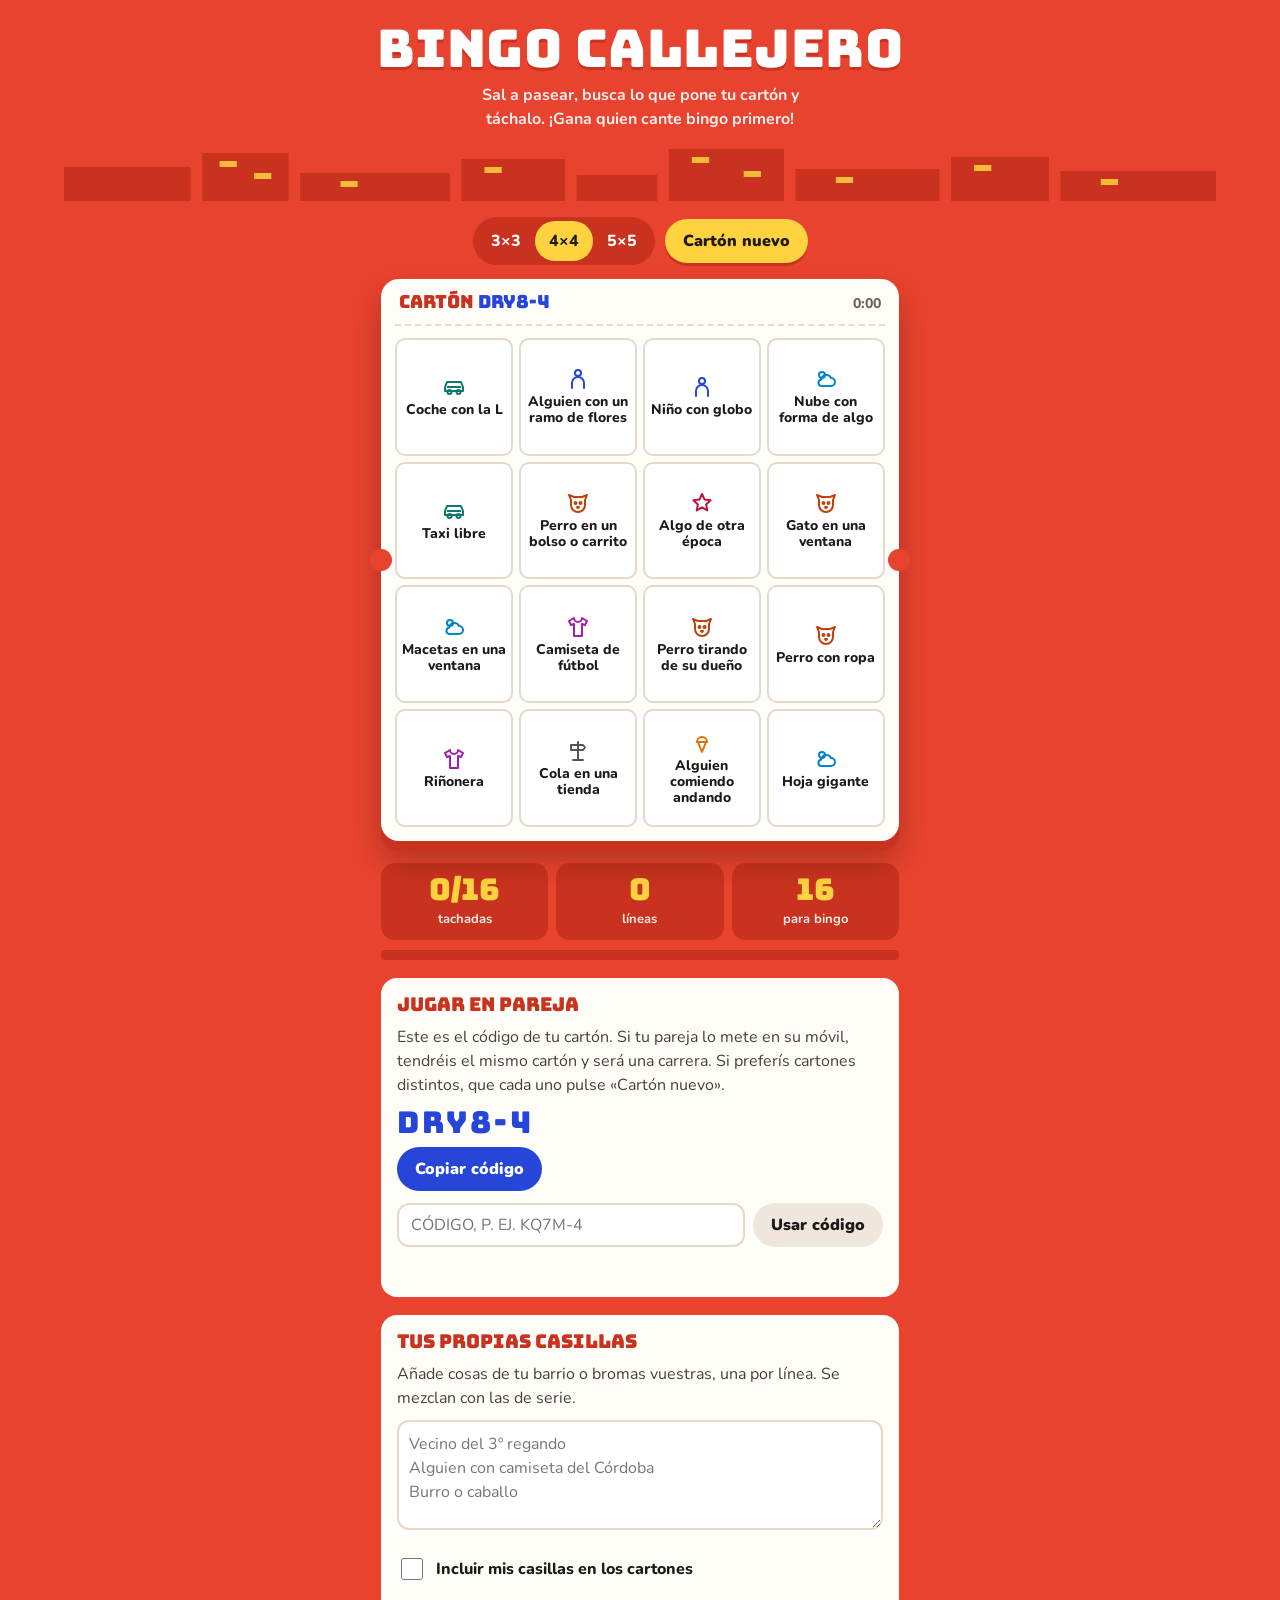
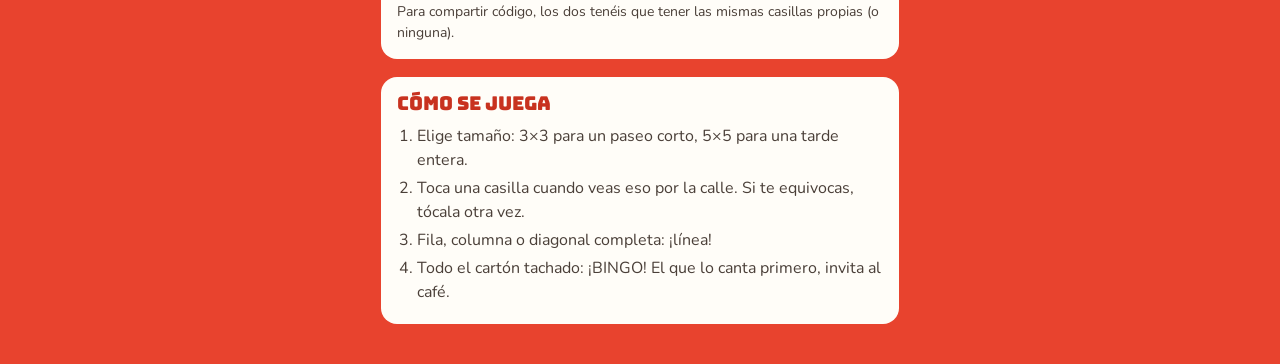
==== index.html @ c0742cb1 "Bingo callejero: web instalable (PWA) Co-Authored-By: Claude Opus 5.5 <noreply@anthropic.com>" ====
<!DOCTYPE html>
<html lang="es">
<head>
<meta charset="utf-8">
<meta name="viewport" content="width=device-width, initial-scale=1, viewport-fit=cover">
<title>Bingo callejero</title>
<meta name="description" content="Sal a pasear, busca lo que pone tu cartón y táchalo. ¡Gana quien cante bingo primero!">
<meta name="theme-color" content="#e8432e">
<link rel="manifest" href="manifest.webmanifest">
<link rel="icon" href="icons/icon.svg" type="image/svg+xml">
<link rel="apple-touch-icon" href="icons/icon-180.png">
<meta name="apple-mobile-web-app-capable" content="yes">
<meta name="mobile-web-app-capable" content="yes">
<meta name="apple-mobile-web-app-status-bar-style" content="black-translucent">
<meta name="apple-mobile-web-app-title" content="Bingo">
<link rel="preconnect" href="https://fonts.googleapis.com">
<link rel="preconnect" href="https://fonts.gstatic.com" crossorigin>
<link href="https://fonts.googleapis.com/css2?family=Bungee&family=Nunito:wght@500;700;800;900&display=swap" rel="stylesheet">
<link rel="stylesheet" href="styles.css">
</head>
<body>
<svg width="0" height="0" style="position:absolute" aria-hidden="true">
 <defs>
  <symbol id="i-animal" viewBox="0 0 24 24" fill="none" stroke="currentColor" stroke-width="2" stroke-linejoin="round" stroke-linecap="round"><path d="M5 9 3 4l5 2h8l5-2-2 5v5a7 7 0 0 1-14 0z"/><circle cx="9.5" cy="12" r="1" fill="currentColor"/><circle cx="14.5" cy="12" r="1" fill="currentColor"/><path d="M11 16h2l-1 1.2z"/></symbol>
  <symbol id="i-gente" viewBox="0 0 24 24" fill="none" stroke="currentColor" stroke-width="2" stroke-linecap="round"><circle cx="12" cy="6" r="3"/><path d="M6 21v-5a6 6 0 0 1 12 0v5"/></symbol>
  <symbol id="i-ropa" viewBox="0 0 24 24" fill="none" stroke="currentColor" stroke-width="2" stroke-linejoin="round"><path d="M8 3 3 6l2 4 3-1v12h8V9l3 1 2-4-5-3a4 4 0 0 1-8 0z"/></symbol>
  <symbol id="i-vehiculo" viewBox="0 0 24 24" fill="none" stroke="currentColor" stroke-width="2" stroke-linejoin="round"><path d="M3 16v-4l2-5h14l2 5v4z"/><circle cx="7.5" cy="17" r="2"/><circle cx="16.5" cy="17" r="2"/><path d="M5 12h14"/></symbol>
  <symbol id="i-calle" viewBox="0 0 24 24" fill="none" stroke="currentColor" stroke-width="2" stroke-linejoin="round" stroke-linecap="round"><path d="M12 3v18M7 21h10"/><path d="M5 6h12l2 2.5-2 2.5H5z"/></symbol>
  <symbol id="i-cielo" viewBox="0 0 24 24" fill="none" stroke="currentColor" stroke-width="2" stroke-linejoin="round"><circle cx="8" cy="8" r="3"/><path d="M7 19h10a4 4 0 0 0 0-8 5 5 0 0 0-9.6 1.5A3.3 3.3 0 0 0 7 19z"/></symbol>
  <symbol id="i-comida" viewBox="0 0 24 24" fill="none" stroke="currentColor" stroke-width="2" stroke-linejoin="round"><path d="M8 11l4 10 4-10"/><path d="M7 11a5 5 0 0 1 10 0z"/></symbol>
  <symbol id="i-raro" viewBox="0 0 24 24" fill="none" stroke="currentColor" stroke-width="2" stroke-linejoin="round"><path d="m12 3 2.6 5.6 6 .7-4.5 4.1 1.2 6L12 16.4 6.7 19.4l1.2-6L3.4 9.3l6-.7z"/></symbol>
  <symbol id="i-mio" viewBox="0 0 24 24" fill="none" stroke="currentColor" stroke-width="2" stroke-linejoin="round" stroke-linecap="round"><path d="M4 20l4-1L19 8l-3-3L5 16z"/><path d="M14 7l3 3"/></symbol>
 </defs>
</svg>

<header>
 <h1>Bingo callejero</h1>
 <p class="sub">Sal a pasear, busca lo que pone tu cartón y táchalo. ¡Gana quien cante bingo primero!</p>
 <svg class="sky" viewBox="0 0 400 56" preserveAspectRatio="none" aria-hidden="true">
  <g fill="var(--bg2)">
   <rect x="0" y="22" width="44" height="34"/><rect x="48" y="8" width="30" height="48"/><rect x="82" y="28" width="52" height="28"/>
   <rect x="138" y="14" width="36" height="42"/><rect x="178" y="30" width="28" height="26"/><rect x="210" y="4" width="40" height="52"/>
   <rect x="254" y="24" width="50" height="32"/><rect x="308" y="12" width="34" height="44"/><rect x="346" y="26" width="54" height="30"/>
  </g>
  <g fill="var(--yellow)" opacity=".85">
   <rect x="54" y="16" width="6" height="6"/><rect x="66" y="28" width="6" height="6"/><rect x="146" y="22" width="6" height="6"/>
   <rect x="218" y="12" width="6" height="6"/><rect x="236" y="26" width="6" height="6"/><rect x="316" y="20" width="6" height="6"/>
   <rect x="96" y="36" width="6" height="6"/><rect x="268" y="32" width="6" height="6"/><rect x="360" y="34" width="6" height="6"/>
  </g>
 </svg>
</header>

<main>
 <div class="bar">
  <div class="seg" role="group" aria-label="Tamaño del cartón">
   <button data-size="3">3×3</button><button data-size="4">4×4</button><button data-size="5">5×5</button>
  </div>
  <button class="btn y" id="nuevo">Cartón nuevo</button>
 </div>

 <section class="ticket" aria-label="Tu cartón">
  <div class="thead"><b>Cartón <span id="codeTop" style="color:var(--blue);font:inherit"></span></b><span id="clock">0:00</span></div>
  <div class="grid" id="grid"></div>
 </section>

 <div class="score">
  <div><b id="sMarks">0/0</b><span>tachadas</span></div>
  <div><b id="sLines">0</b><span>líneas</span></div>
  <div><b id="sLeft">0</b><span>para bingo</span></div>
 </div>
 <div class="meter" aria-hidden="true"><i id="meter"></i></div>

 <section class="panel">
  <h2>Jugar en pareja</h2>
  <p>Este es el código de tu cartón. Si tu pareja lo mete en su móvil, tendréis el mismo cartón y será una carrera. Si preferís cartones distintos, que cada uno pulse «Cartón nuevo».</p>
  <div class="code" id="code">----</div>
  <div class="row"><button class="btn" id="copy">Copiar código</button></div>
  <div class="row" style="margin-top:12px">
   <input id="join" maxlength="6" placeholder="Código, p. ej. KQ7M-4" aria-label="Código de partida" autocomplete="off">
   <button class="btn ghost" id="joinBtn">Usar código</button>
  </div>
  <p class="msg" id="msg"></p>
 </section>

 <section class="panel">
  <h2>Tus propias casillas</h2>
  <p>Añade cosas de tu barrio o bromas vuestras, una por línea. Se mezclan con las de serie.</p>
  <textarea id="custom" placeholder="Vecino del 3º regando&#10;Alguien con camiseta del Córdoba&#10;Burro o caballo"></textarea>
  <label class="chk"><input type="checkbox" id="useCustom"> Incluir mis casillas en los cartones</label>
  <p style="font-size:14px;margin:0">Para compartir código, los dos tenéis que tener las mismas casillas propias (o ninguna).</p>
 </section>

 <section class="panel">
  <h2>Cómo se juega</h2>
  <ol>
   <li>Elige tamaño: 3×3 para un paseo corto, 5×5 para una tarde entera.</li>
   <li>Toca una casilla cuando veas eso por la calle. Si te equivocas, tócala otra vez.</li>
   <li>Fila, columna o diagonal completa: ¡línea!</li>
   <li>Todo el cartón tachado: ¡BINGO! El que lo canta primero, invita al café.</li>
  </ol>
 </section>
</main>

<div class="toast" id="toast">¡Línea!</div>
<div class="win-ov" id="winOv" role="dialog" aria-modal="true" aria-labelledby="winT">
 <div class="win-card">
  <h2 id="winT">¡BINGO!</h2>
  <p id="winP"></p>
  <div class="row" style="justify-content:center">
   <button class="btn" id="again" style="background:var(--bg2);color:#fff;box-shadow:none">Otro cartón</button>
   <button class="btn" id="close" style="box-shadow:none">Ver cartón</button>
  </div>
 </div>
</div>
<canvas id="fx"></canvas>

<script src="app.js"></script>
</body>
</html>
---- styles.css ----
/* VOICE: juguetón, de calle, para jugar en pareja o con amigos
   IDEA: un cartón de bingo de papel que llevas en la mano mientras paseas
   COLOUR and TYPE: rojo tomate de fondo, papel blanco, sello cobalto, amarillo para líneas; Bungee (rótulos) + Nunito */
:root{color-scheme:light dark;
--bg:light-dark(#e8432e,#2a0f0b);--bg2:light-dark(#c8321f,#1d0907);
--paper:light-dark(#fffdf8,#f3ede2);--ink:#1f1a17;--on:#fff;
--blue:#2546d8;--yellow:#ffd23f;--muted:#6f625a;--line:#e4d9cb}
:root[data-theme=light]{color-scheme:light}:root[data-theme=dark]{color-scheme:dark}
*{box-sizing:border-box;min-width:0}
body{margin:0;background:var(--bg);color:var(--on);font:16px/1.5 Nunito,system-ui,sans-serif;overflow-x:clip;
 padding:env(safe-area-inset-top) env(safe-area-inset-right) env(safe-area-inset-bottom) env(safe-area-inset-left)}
button,input,textarea{font:inherit}
header{padding:22px max(5vw,16px) 0;text-align:center;position:relative}
h1{font:400 clamp(34px,9vw,52px)/1.05 Bungee,Impact,sans-serif;margin:0;letter-spacing:.5px;text-wrap:balance;text-shadow:0 3px 0 var(--bg2)}
.sub{margin:6px auto 0;max-width:34ch;font-weight:700;opacity:.92}
.sky{display:block;width:100%;height:56px;margin-top:14px}
main{max-width:620px;margin:0 auto;padding:16px max(4vw,12px) 40px}
.bar{display:flex;flex-wrap:wrap;gap:10px;justify-content:center;align-items:center;margin-bottom:14px}
.seg{display:flex;background:var(--bg2);border-radius:999px;padding:4px}
.seg button{border:0;background:none;color:var(--on);font-weight:800;min-height:40px;padding:0 14px;border-radius:999px;cursor:pointer}
.seg button[aria-pressed=true]{background:var(--yellow);color:var(--ink)}
.btn{border:0;min-height:44px;padding:0 18px;border-radius:999px;font-weight:900;cursor:pointer;background:var(--paper);color:var(--ink);box-shadow:0 3px 0 var(--bg2)}
.btn.y{background:var(--yellow)}
.btn:active{transform:translateY(2px);box-shadow:0 1px 0 var(--bg2)}
button:focus-visible,input:focus-visible,textarea:focus-visible{outline:3px solid var(--yellow);outline-offset:2px}
.ticket{background:var(--paper);color:var(--ink);border-radius:18px;padding:14px;position:relative;box-shadow:0 10px 0 var(--bg2),0 18px 30px rgba(0,0,0,.25)}
.ticket::before,.ticket::after{content:"";position:absolute;top:50%;width:22px;height:22px;border-radius:50%;background:var(--bg);transform:translateY(-50%)}
.ticket::before{left:-11px}.ticket::after{right:-11px}
.thead{display:flex;justify-content:space-between;align-items:baseline;gap:8px;padding:0 4px 10px;border-bottom:2px dashed var(--line);margin-bottom:12px}
.thead b{font:400 18px/1 Bungee,sans-serif;color:var(--bg2)}
.thead span{font-weight:800;color:var(--muted);font-size:14px;white-space:nowrap}
.grid{display:grid;gap:6px}
.cell{position:relative;aspect-ratio:1;border:2px solid var(--line);border-radius:10px;background:#fff;color:var(--ink);padding:5px 4px;display:flex;flex-direction:column;align-items:center;justify-content:center;gap:3px;text-align:center;cursor:pointer;font-weight:800;font-size:14px;line-height:1.12;hyphens:auto;overflow:hidden;-webkit-tap-highlight-color:transparent}
.g5 .cell{font-size:13px;padding:3px 2px;border-radius:8px}.g3 .cell{font-size:16px}
.cell svg.ic{width:24px;height:24px;flex:none;color:var(--c)}
.g5 .cell svg.ic{width:17px;height:17px}.g3 .cell svg.ic{width:34px;height:34px}
.cell .t{overflow-wrap:anywhere}
.cell .stamp{position:absolute;inset:8%;border-radius:50%;background:radial-gradient(circle at 38% 35%,rgba(37,70,216,.55),rgba(37,70,216,.78));mix-blend-mode:multiply;transform:scale(0) rotate(-20deg);transition:transform .22s cubic-bezier(.3,1.6,.5,1);pointer-events:none}
.cell.on .stamp{transform:scale(1) rotate(0)}
.cell.on{border-color:var(--blue)}
.cell.win{background:#fff4c2;border-color:#e0b100}
.cell.free{background:var(--yellow);border-color:#e0b100;cursor:default}
.cell.free .t{font:400 15px Bungee,sans-serif}
.score{display:grid;grid-template-columns:repeat(3,minmax(0,1fr));gap:8px;margin-top:22px}
.score div{background:var(--bg2);border-radius:14px;padding:10px 6px;text-align:center}
.score b{display:block;font:400 clamp(22px,6vw,30px)/1.1 Bungee,sans-serif;color:var(--yellow)}
.score span{font-size:13px;font-weight:700;opacity:.9}
.meter{height:10px;background:var(--bg2);border-radius:99px;margin-top:10px;overflow:hidden}
.meter i{display:block;height:100%;width:0;background:var(--yellow);border-radius:99px;transition:width .3s}
.panel{background:var(--paper);color:var(--ink);border-radius:16px;padding:16px;margin-top:18px}
.panel h2{font:400 19px/1.2 Bungee,sans-serif;margin:0 0 8px;color:var(--bg2)}
.panel p{margin:0 0 10px;color:#4a3f38}
.code{font:400 30px/1 Bungee,sans-serif;letter-spacing:3px;color:var(--blue);margin:4px 0 10px}
.row{display:flex;flex-wrap:wrap;gap:8px;align-items:center}
.row input{flex:1 1 130px;min-height:44px;font-size:16px;border:2px solid var(--line);border-radius:12px;padding:0 12px;text-transform:uppercase;background:#fff;color:var(--ink)}
.panel .btn{box-shadow:none;background:var(--blue);color:#fff}
.panel .btn.ghost{background:#efe7dc;color:var(--ink)}
textarea{width:100%;min-height:110px;font-size:16px;border:2px solid var(--line);border-radius:12px;padding:10px;background:#fff;color:var(--ink);resize:vertical}
label.chk{display:flex;gap:10px;align-items:center;font-weight:800;margin:10px 0;min-height:44px}
label.chk input{width:22px;height:22px;accent-color:var(--blue)}
.msg{font-weight:800;color:var(--blue);min-height:1.5em;margin:6px 0 0}
ol{margin:0;padding-inline-start:20px;color:#4a3f38}ol li{margin:4px 0}
.toast{position:fixed;left:50%;top:calc(18px + env(safe-area-inset-top));transform:translate(-50%,-160%);background:var(--yellow);color:var(--ink);font:400 22px Bungee,sans-serif;padding:12px 22px;border-radius:999px;box-shadow:0 6px 0 rgba(0,0,0,.2);transition:transform .35s cubic-bezier(.3,1.5,.5,1);z-index:20;white-space:nowrap}
.toast.show{transform:translate(-50%,0)}
.win-ov{position:fixed;inset:0;background:rgba(20,6,4,.72);display:none;place-items:center;z-index:30;padding:20px}
.win-ov.show{display:grid}
.win-card{background:var(--yellow);color:var(--ink);border-radius:24px;padding:26px 22px;text-align:center;max-width:360px;width:100%;box-shadow:0 12px 0 #b98d00}
.win-card h2{font:400 clamp(44px,14vw,64px)/1 Bungee,sans-serif;margin:0;color:var(--bg2)}
.win-card p{font-weight:800;margin:10px 0 18px;font-size:17px}
canvas#fx{position:fixed;inset:0;width:100%;height:100%;pointer-events:none;z-index:40}
@media (prefers-reduced-motion:reduce){*{transition:none!important}}
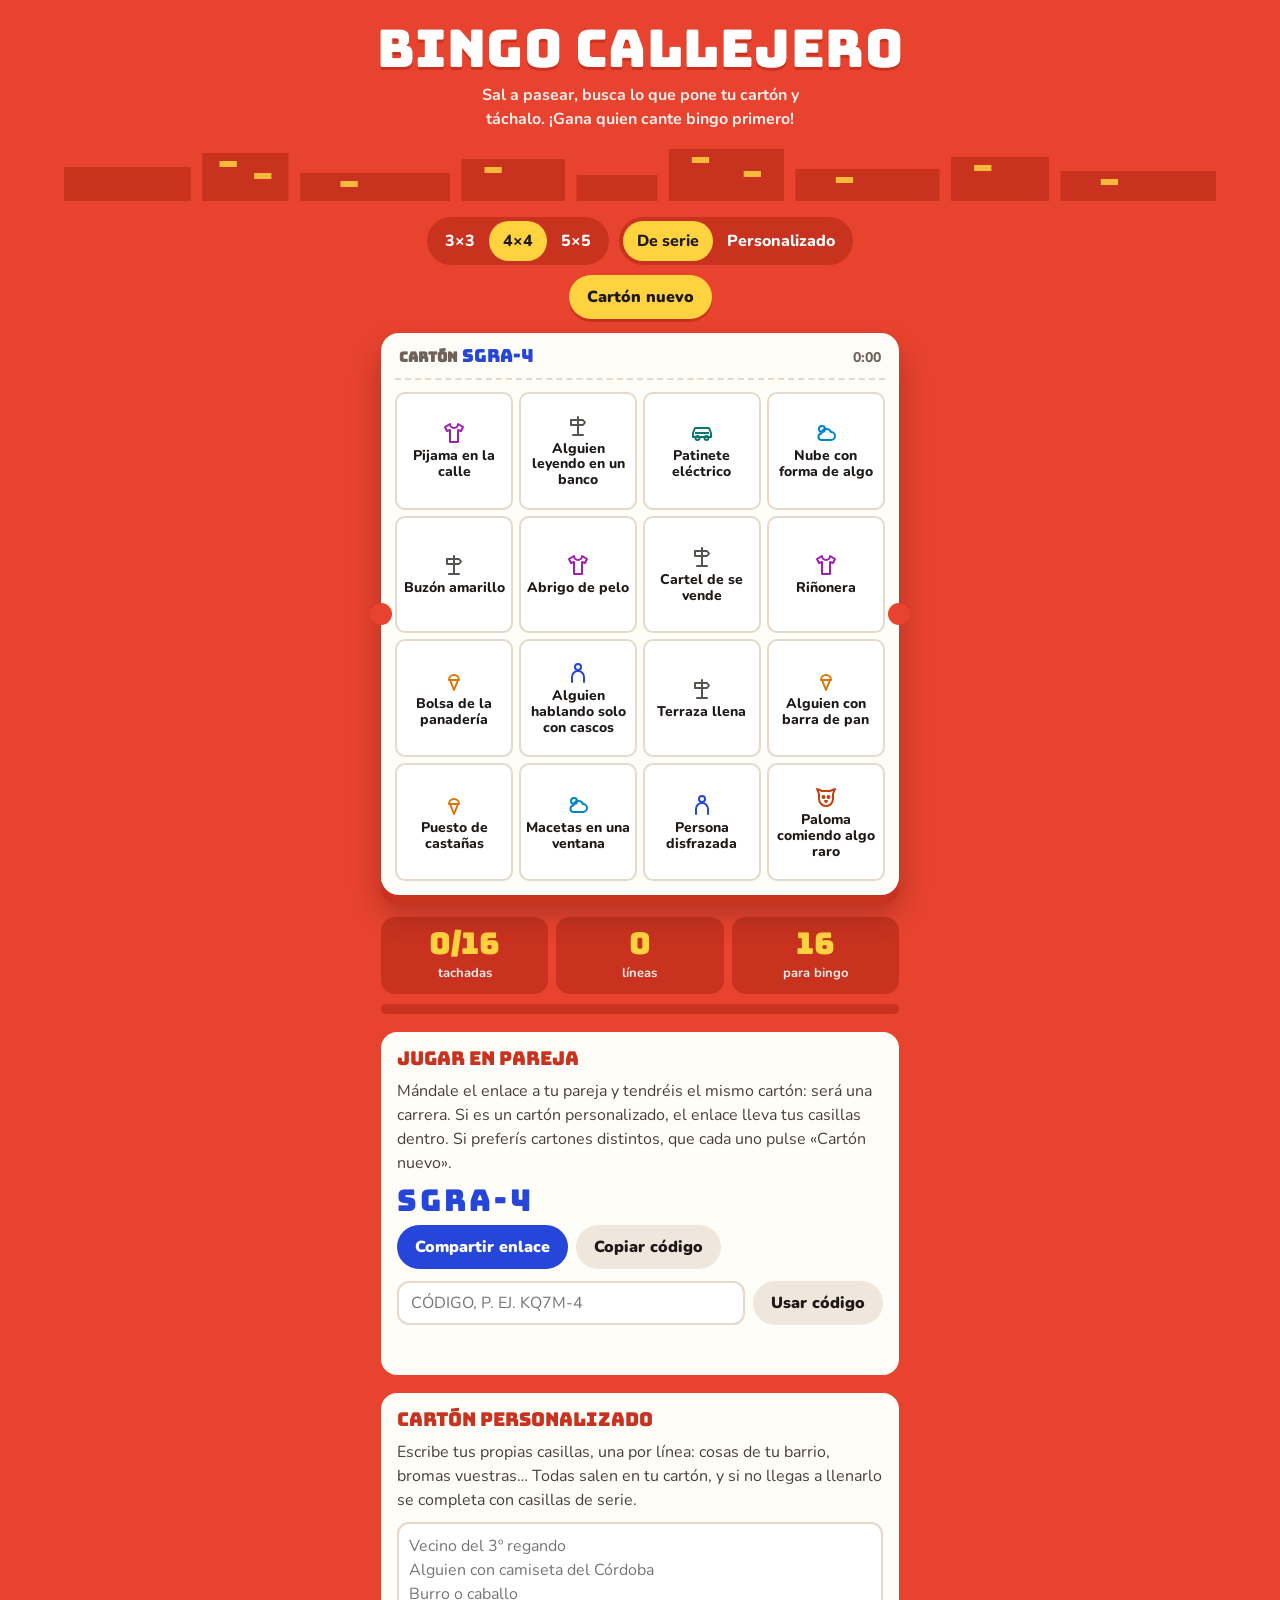
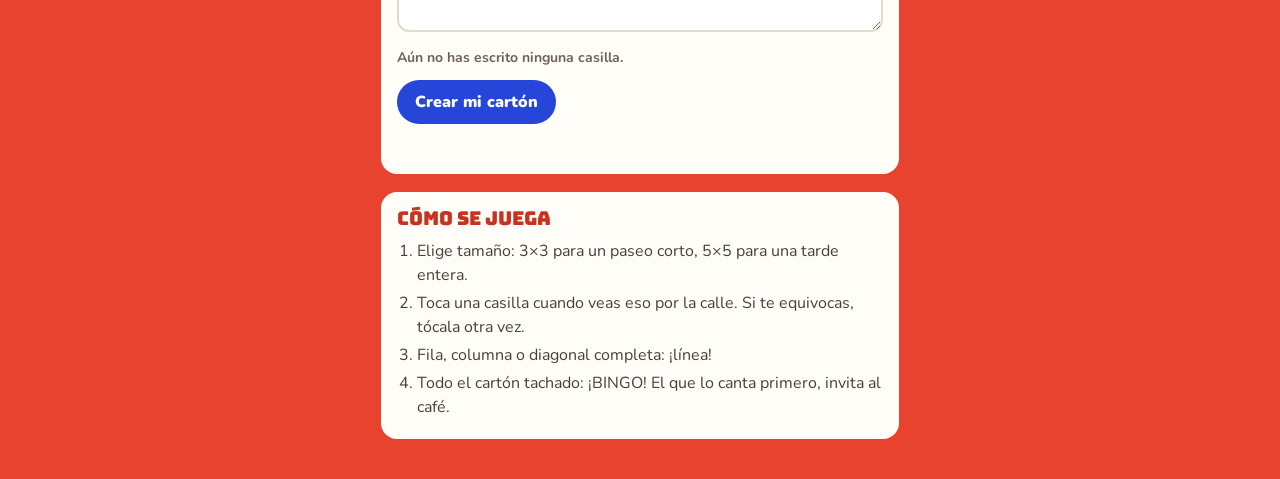
==== commit 27a55930: "Cartón personalizado y enlace para compartir - Selector De serie / Personalizado: en el personalizad" ====
--- a/index.html
+++ b/index.html
@@ -55,11 +55,14 @@
   <div class="seg" role="group" aria-label="Tamaño del cartón">
    <button data-size="3">3×3</button><button data-size="4">4×4</button><button data-size="5">5×5</button>
   </div>
+  <div class="seg" role="group" aria-label="Tipo de cartón">
+   <button data-mode="serie">De serie</button><button data-mode="mine">Personalizado</button>
+  </div>
   <button class="btn y" id="nuevo">Cartón nuevo</button>
  </div>
 
  <section class="ticket" aria-label="Tu cartón">
-  <div class="thead"><b>Cartón <span id="codeTop" style="color:var(--blue);font:inherit"></span></b><span id="clock">0:00</span></div>
+  <div class="thead"><b><span id="cardLabel">Cartón</span> <span id="codeTop" style="color:var(--blue);font:inherit"></span></b><span id="clock">0:00</span></div>
   <div class="grid" id="grid"></div>
  </section>
 
@@ -72,9 +75,9 @@
 
  <section class="panel">
   <h2>Jugar en pareja</h2>
-  <p>Este es el código de tu cartón. Si tu pareja lo mete en su móvil, tendréis el mismo cartón y será una carrera. Si preferís cartones distintos, que cada uno pulse «Cartón nuevo».</p>
+  <p>Mándale el enlace a tu pareja y tendréis el mismo cartón: será una carrera. Si es un cartón personalizado, el enlace lleva tus casillas dentro. Si preferís cartones distintos, que cada uno pulse «Cartón nuevo».</p>
   <div class="code" id="code">----</div>
-  <div class="row"><button class="btn" id="copy">Copiar código</button></div>
+  <div class="row"><button class="btn" id="link">Compartir enlace</button><button class="btn ghost" id="copy">Copiar código</button></div>
   <div class="row" style="margin-top:12px">
    <input id="join" maxlength="6" placeholder="Código, p. ej. KQ7M-4" aria-label="Código de partida" autocomplete="off">
    <button class="btn ghost" id="joinBtn">Usar código</button>
@@ -82,12 +85,13 @@
   <p class="msg" id="msg"></p>
  </section>
 
- <section class="panel">
-  <h2>Tus propias casillas</h2>
-  <p>Añade cosas de tu barrio o bromas vuestras, una por línea. Se mezclan con las de serie.</p>
-  <textarea id="custom" placeholder="Vecino del 3º regando&#10;Alguien con camiseta del Córdoba&#10;Burro o caballo"></textarea>
-  <label class="chk"><input type="checkbox" id="useCustom"> Incluir mis casillas en los cartones</label>
-  <p style="font-size:14px;margin:0">Para compartir código, los dos tenéis que tener las mismas casillas propias (o ninguna).</p>
+ <section class="panel" id="customPanel">
+  <h2>Cartón personalizado</h2>
+  <p>Escribe tus propias casillas, una por línea: cosas de tu barrio, bromas vuestras… Todas salen en tu cartón, y si no llegas a llenarlo se completa con casillas de serie.</p>
+  <textarea id="custom" aria-label="Tus casillas, una por línea" placeholder="Vecino del 3º regando&#10;Alguien con camiseta del Córdoba&#10;Burro o caballo"></textarea>
+  <p class="hint" id="customInfo"></p>
+  <div class="row"><button class="btn" id="makeCustom">Crear mi cartón</button></div>
+  <p class="msg" id="customMsg"></p>
  </section>
 
  <section class="panel">
--- a/styles.css
+++ b/styles.css
@@ -58,6 +58,7 @@
 textarea{width:100%;min-height:110px;font-size:16px;border:2px solid var(--line);border-radius:12px;padding:10px;background:#fff;color:var(--ink);resize:vertical}
 label.chk{display:flex;gap:10px;align-items:center;font-weight:800;margin:10px 0;min-height:44px}
 label.chk input{width:22px;height:22px;accent-color:var(--blue)}
+.hint{font-size:14px;font-weight:700;color:var(--muted)!important;margin:8px 0 12px!important}
 .msg{font-weight:800;color:var(--blue);min-height:1.5em;margin:6px 0 0}
 ol{margin:0;padding-inline-start:20px;color:#4a3f38}ol li{margin:4px 0}
 .toast{position:fixed;left:50%;top:calc(18px + env(safe-area-inset-top));transform:translate(-50%,-160%);background:var(--yellow);color:var(--ink);font:400 22px Bungee,sans-serif;padding:12px 22px;border-radius:999px;box-shadow:0 6px 0 rgba(0,0,0,.2);transition:transform .35s cubic-bezier(.3,1.5,.5,1);z-index:20;white-space:nowrap}
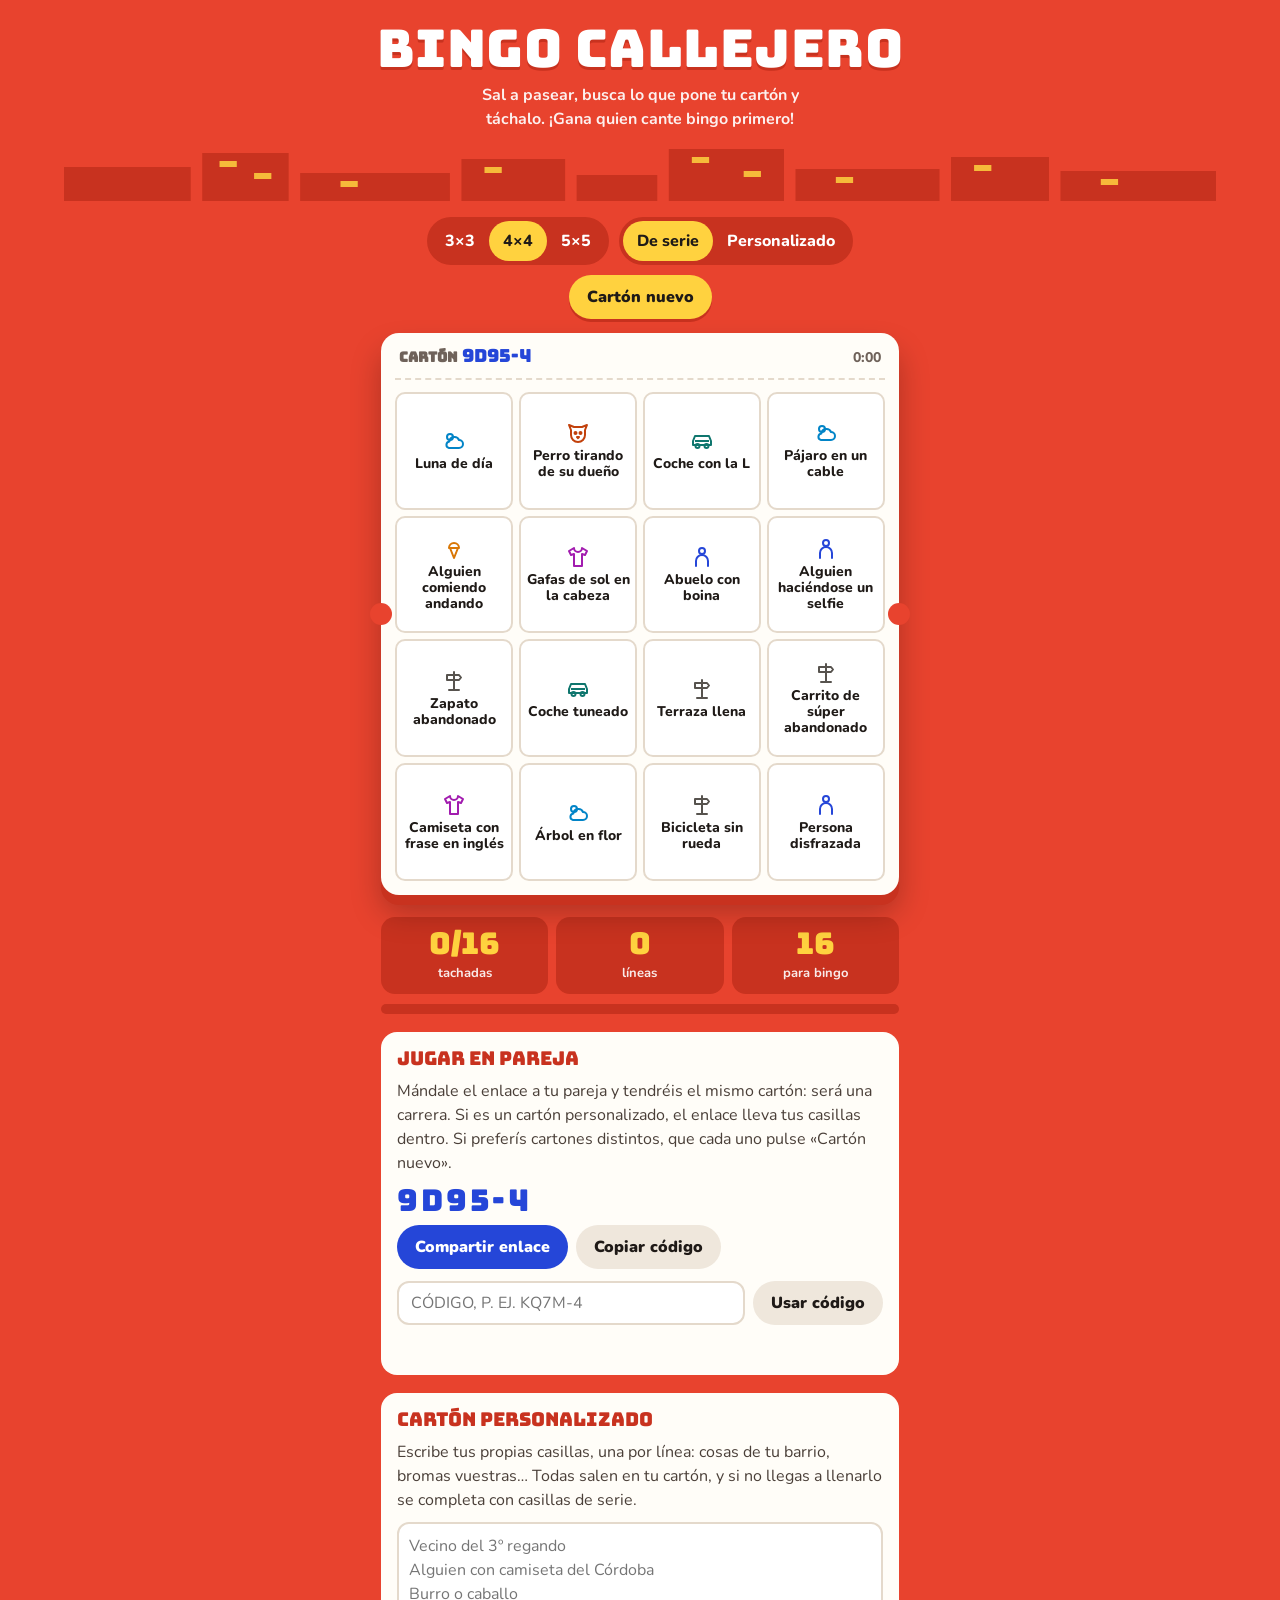
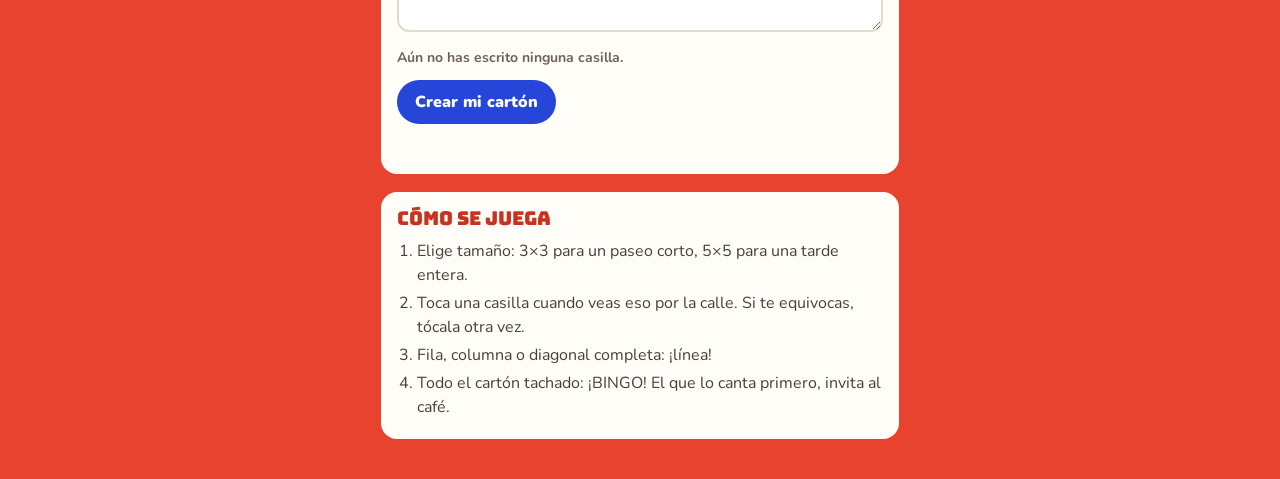
==== commit 68f3222a: "Arreglo: cartones vacíos al actualizar la app Al mezclar el index.html viejo con el app.js nuevo (o " ====
--- a/index.html
+++ b/index.html
@@ -16,7 +16,7 @@
 <link rel="preconnect" href="https://fonts.googleapis.com">
 <link rel="preconnect" href="https://fonts.gstatic.com" crossorigin>
 <link href="https://fonts.googleapis.com/css2?family=Bungee&family=Nunito:wght@500;700;800;900&display=swap" rel="stylesheet">
-<link rel="stylesheet" href="styles.css">
+<link rel="stylesheet" href="styles.css?v=3">
 </head>
 <body>
 <svg width="0" height="0" style="position:absolute" aria-hidden="true">
@@ -118,6 +118,7 @@
 </div>
 <canvas id="fx"></canvas>
 
-<script src="app.js"></script>
+<!-- Al cambiar app.js o styles.css, sube el ?v= aquí y la versión en sw.js -->
+<script src="app.js?v=3"></script>
 </body>
 </html>
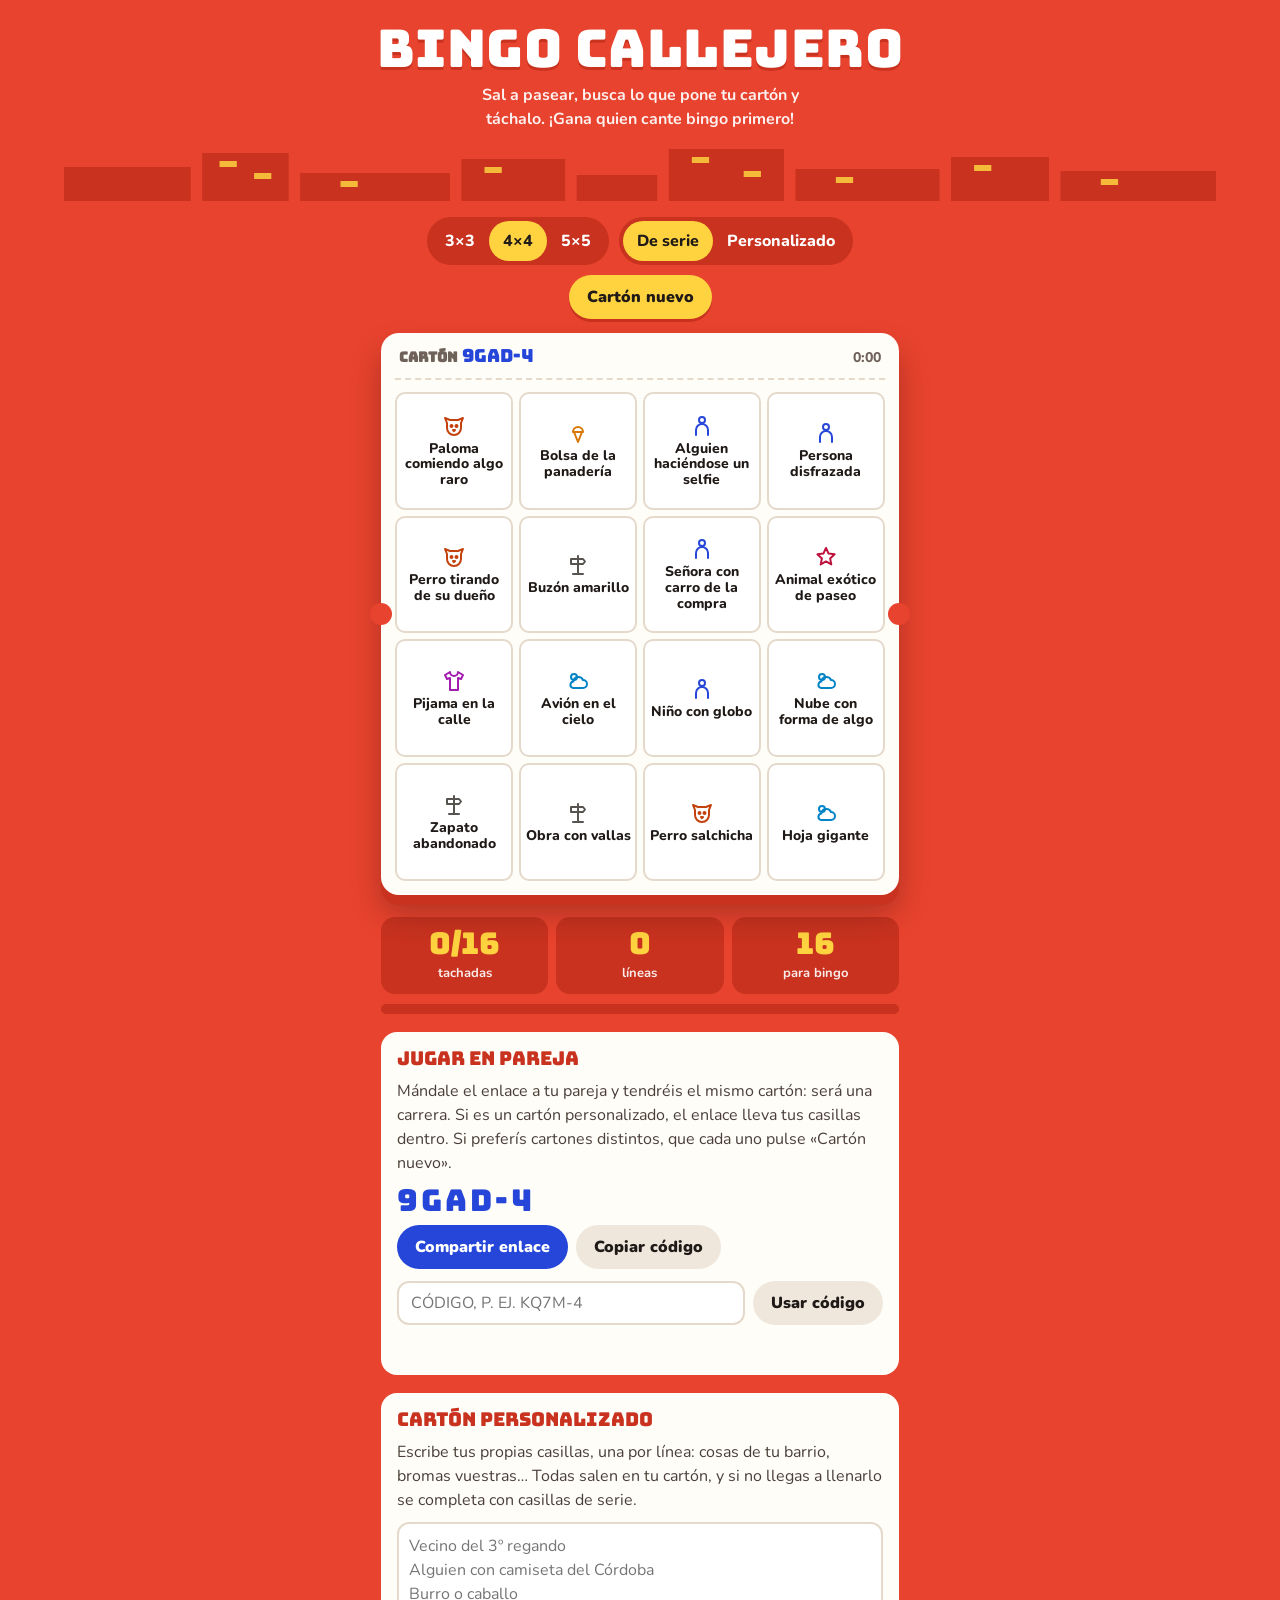
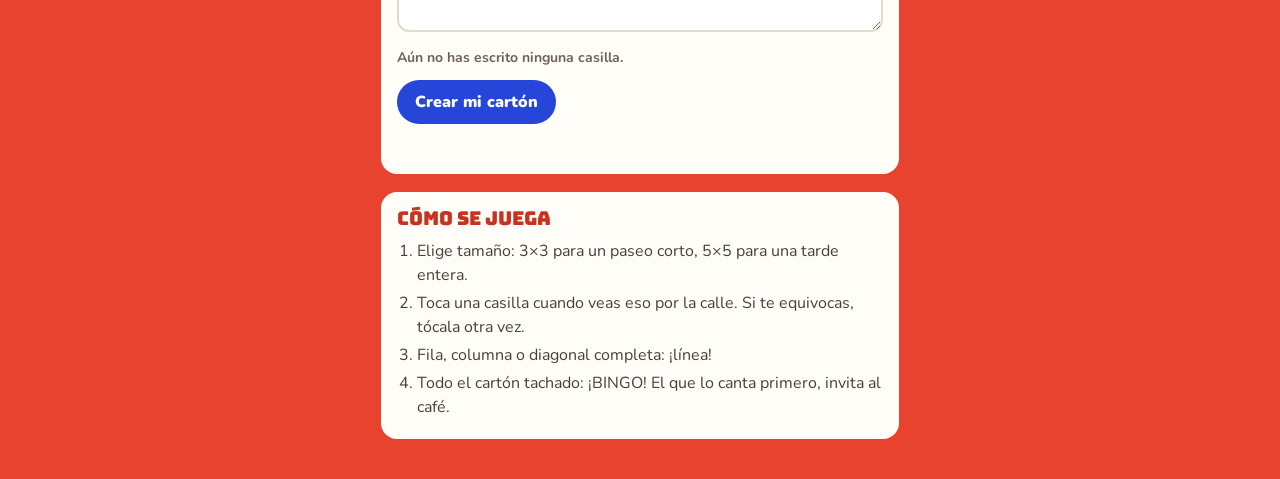
==== commit 355ba95e: "La línea solo se canta una vez por cartón Co-Authored-By: Claude Opus 5.5 <noreply@anthropic.com>" ====
--- a/index.html
+++ b/index.html
@@ -16,7 +16,7 @@
 <link rel="preconnect" href="https://fonts.googleapis.com">
 <link rel="preconnect" href="https://fonts.gstatic.com" crossorigin>
 <link href="https://fonts.googleapis.com/css2?family=Bungee&family=Nunito:wght@500;700;800;900&display=swap" rel="stylesheet">
-<link rel="stylesheet" href="styles.css?v=3">
+<link rel="stylesheet" href="styles.css?v=4">
 </head>
 <body>
 <svg width="0" height="0" style="position:absolute" aria-hidden="true">
@@ -119,6 +119,6 @@
 <canvas id="fx"></canvas>
 
 <!-- Al cambiar app.js o styles.css, sube el ?v= aquí y la versión en sw.js -->
-<script src="app.js?v=3"></script>
+<script src="app.js?v=4"></script>
 </body>
 </html>
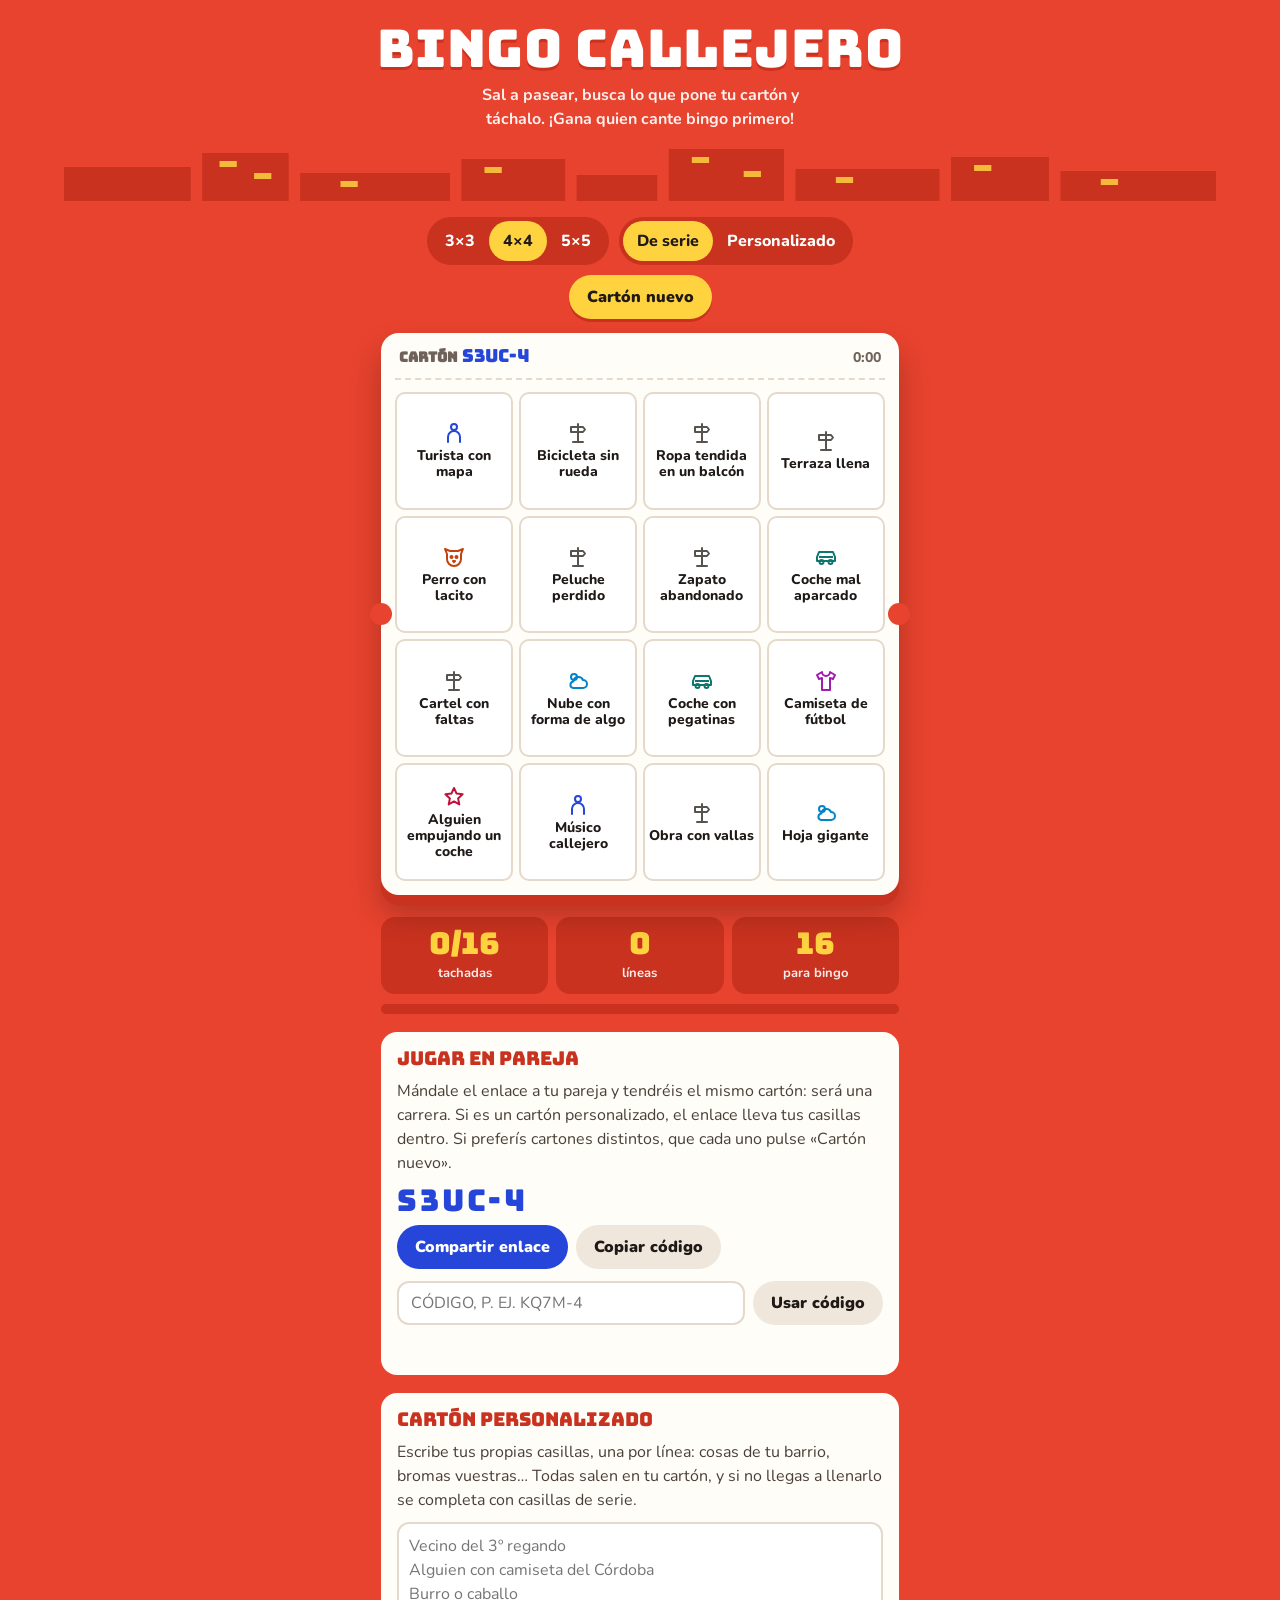
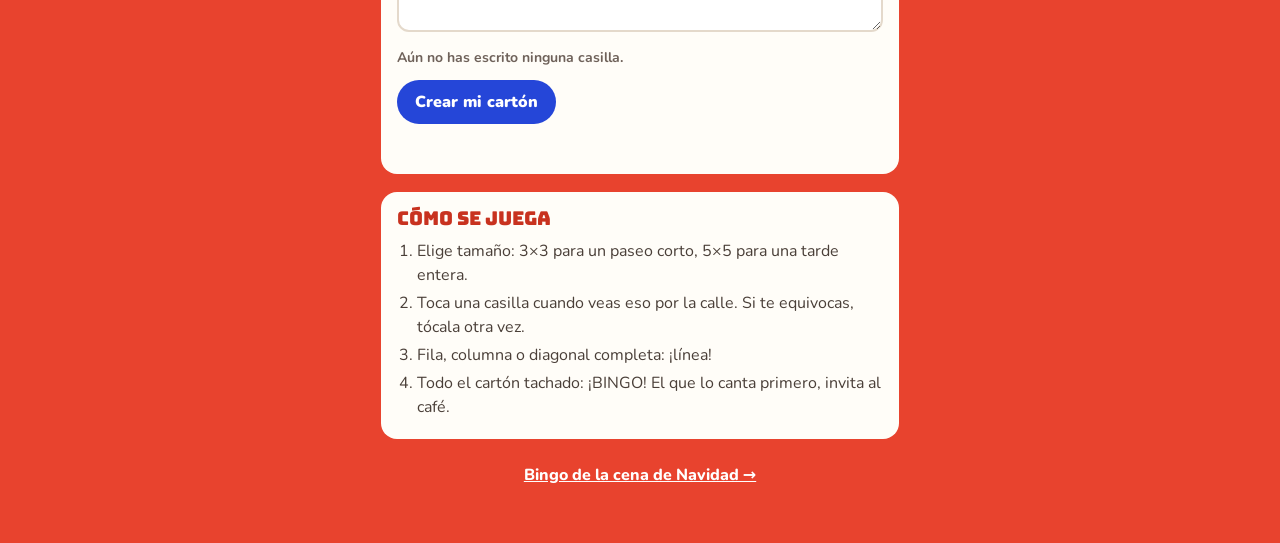
==== commit 9730216d: "Bingo de la cena de Navidad en navidad/ Nueva página con estilo propio para jugar entre primos: fras" ====
--- a/index.html
+++ b/index.html
@@ -103,6 +103,8 @@
    <li>Todo el cartón tachado: ¡BINGO! El que lo canta primero, invita al café.</li>
   </ol>
  </section>
+
+ <p style="text-align:center;margin-top:24px;font-weight:800"><a href="navidad/" style="color:#fff">Bingo de la cena de Navidad →</a></p>
 </main>
 
 <div class="toast" id="toast">¡Línea!</div>
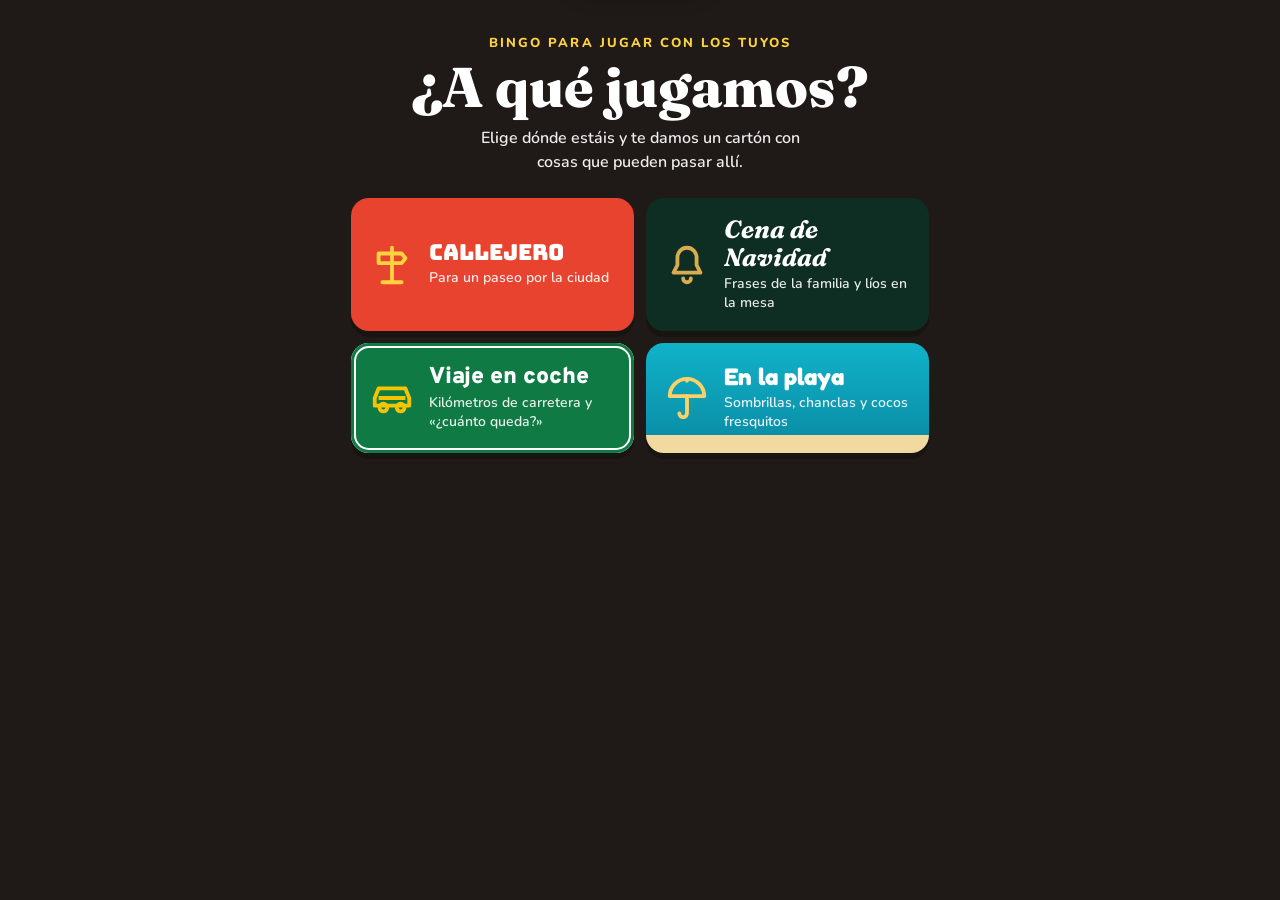
==== commit 69f3af13: "Un solo bingo con selector de juego: calle, Navidad, coche y playa Al abrir la app se elige el juego" ====
--- a/index.html
+++ b/index.html
@@ -3,9 +3,9 @@
 <head>
 <meta charset="utf-8">
 <meta name="viewport" content="width=device-width, initial-scale=1, viewport-fit=cover">
-<title>Bingo callejero</title>
-<meta name="description" content="Sal a pasear, busca lo que pone tu cartón y táchalo. ¡Gana quien cante bingo primero!">
-<meta name="theme-color" content="#e8432e">
+<title>Bingo</title>
+<meta name="description" content="Bingos para jugar con los tuyos: paseando por la calle, en la cena de Navidad, en un viaje en coche o en la playa.">
+<meta name="theme-color" content="#1f1a17">
 <link rel="manifest" href="manifest.webmanifest">
 <link rel="icon" href="icons/icon.svg" type="image/svg+xml">
 <link rel="apple-touch-icon" href="icons/icon-180.png">
@@ -15,10 +15,10 @@
 <meta name="apple-mobile-web-app-title" content="Bingo">
 <link rel="preconnect" href="https://fonts.googleapis.com">
 <link rel="preconnect" href="https://fonts.gstatic.com" crossorigin>
-<link href="https://fonts.googleapis.com/css2?family=Bungee&family=Nunito:wght@500;700;800;900&display=swap" rel="stylesheet">
-<link rel="stylesheet" href="styles.css?v=4">
+<link href="https://fonts.googleapis.com/css2?family=Bungee&family=Nunito:wght@500;700;800;900&family=Fraunces:ital,opsz,wght@0,9..144,600;0,9..144,800;1,9..144,700&family=Figtree:wght@500;700;800&family=Overpass:wght@600;800;900&family=Fredoka:wght@500;600;700&display=swap" rel="stylesheet">
+<link rel="stylesheet" href="styles.css?v=5">
 </head>
-<body>
+<body data-mode="">
 <svg width="0" height="0" style="position:absolute" aria-hidden="true">
  <defs>
   <symbol id="i-animal" viewBox="0 0 24 24" fill="none" stroke="currentColor" stroke-width="2" stroke-linejoin="round" stroke-linecap="round"><path d="M5 9 3 4l5 2h8l5-2-2 5v5a7 7 0 0 1-14 0z"/><circle cx="9.5" cy="12" r="1" fill="currentColor"/><circle cx="14.5" cy="12" r="1" fill="currentColor"/><path d="M11 16h2l-1 1.2z"/></symbol>
@@ -27,100 +27,157 @@
   <symbol id="i-vehiculo" viewBox="0 0 24 24" fill="none" stroke="currentColor" stroke-width="2" stroke-linejoin="round"><path d="M3 16v-4l2-5h14l2 5v4z"/><circle cx="7.5" cy="17" r="2"/><circle cx="16.5" cy="17" r="2"/><path d="M5 12h14"/></symbol>
   <symbol id="i-calle" viewBox="0 0 24 24" fill="none" stroke="currentColor" stroke-width="2" stroke-linejoin="round" stroke-linecap="round"><path d="M12 3v18M7 21h10"/><path d="M5 6h12l2 2.5-2 2.5H5z"/></symbol>
   <symbol id="i-cielo" viewBox="0 0 24 24" fill="none" stroke="currentColor" stroke-width="2" stroke-linejoin="round"><circle cx="8" cy="8" r="3"/><path d="M7 19h10a4 4 0 0 0 0-8 5 5 0 0 0-9.6 1.5A3.3 3.3 0 0 0 7 19z"/></symbol>
-  <symbol id="i-comida" viewBox="0 0 24 24" fill="none" stroke="currentColor" stroke-width="2" stroke-linejoin="round"><path d="M8 11l4 10 4-10"/><path d="M7 11a5 5 0 0 1 10 0z"/></symbol>
+  <symbol id="i-helado" viewBox="0 0 24 24" fill="none" stroke="currentColor" stroke-width="2" stroke-linejoin="round"><path d="M8 11l4 10 4-10"/><path d="M7 11a5 5 0 0 1 10 0z"/></symbol>
   <symbol id="i-raro" viewBox="0 0 24 24" fill="none" stroke="currentColor" stroke-width="2" stroke-linejoin="round"><path d="m12 3 2.6 5.6 6 .7-4.5 4.1 1.2 6L12 16.4 6.7 19.4l1.2-6L3.4 9.3l6-.7z"/></symbol>
   <symbol id="i-mio" viewBox="0 0 24 24" fill="none" stroke="currentColor" stroke-width="2" stroke-linejoin="round" stroke-linecap="round"><path d="M4 20l4-1L19 8l-3-3L5 16z"/><path d="M14 7l3 3"/></symbol>
+  <symbol id="i-dice" viewBox="0 0 24 24" fill="none" stroke="currentColor" stroke-width="2" stroke-linejoin="round" stroke-linecap="round"><path d="M4 5h16v11H10l-5 4v-4H4z"/><path d="M8 9.5h8M8 12.5h5"/></symbol>
+  <symbol id="i-cubiertos" viewBox="0 0 24 24" fill="none" stroke="currentColor" stroke-width="2" stroke-linejoin="round" stroke-linecap="round"><path d="M6 3v7a2 2 0 0 0 4 0V3M8 10v11"/><path d="M17 21V3c-2 1.5-3 4-3 7v3h3"/></symbol>
+  <symbol id="i-copa" viewBox="0 0 24 24" fill="none" stroke="currentColor" stroke-width="2" stroke-linejoin="round" stroke-linecap="round"><path d="M7 3h10l-1 6a4 4 0 0 1-8 0z"/><path d="M12 13v7M8 21h8"/></symbol>
+  <symbol id="i-tele" viewBox="0 0 24 24" fill="none" stroke="currentColor" stroke-width="2" stroke-linejoin="round" stroke-linecap="round"><rect x="3" y="6" width="18" height="12" rx="2"/><path d="m9 2 3 4 3-4M8 21h8"/></symbol>
+  <symbol id="i-familia" viewBox="0 0 24 24" fill="none" stroke="currentColor" stroke-width="2" stroke-linecap="round"><circle cx="8" cy="7" r="2.6"/><circle cx="16.5" cy="9" r="2.2"/><path d="M3 20v-3a5 5 0 0 1 10 0v3M13.5 20v-2.5a3.5 3.5 0 0 1 7 0V20"/></symbol>
+  <symbol id="i-rayo" viewBox="0 0 24 24" fill="none" stroke="currentColor" stroke-width="2" stroke-linejoin="round"><path d="M13 2 5 13h6l-1 9 8-11h-6z"/></symbol>
+  <symbol id="i-luna" viewBox="0 0 24 24" fill="none" stroke="currentColor" stroke-width="2" stroke-linejoin="round" stroke-linecap="round"><path d="M20 14.5A8 8 0 1 1 9.5 4a6.5 6.5 0 0 0 10.5 10.5z"/></symbol>
+  <symbol id="i-campana" viewBox="0 0 24 24" fill="none" stroke="currentColor" stroke-width="2" stroke-linejoin="round" stroke-linecap="round"><path d="M12 3a5 5 0 0 0-5 5v4l-2 4h14l-2-4V8a5 5 0 0 0-5-5z"/><path d="M10 19a2 2 0 0 0 4 0"/></symbol>
+  <symbol id="i-senal" viewBox="0 0 24 24" fill="none" stroke="currentColor" stroke-width="2" stroke-linejoin="round" stroke-linecap="round"><path d="M12 2.5 21.5 12 12 21.5 2.5 12z"/><path d="M12 8v5M12 16v.5"/></symbol>
+  <symbol id="i-montana" viewBox="0 0 24 24" fill="none" stroke="currentColor" stroke-width="2" stroke-linejoin="round" stroke-linecap="round"><path d="M2 20 9 8l4 6 2-3 7 9z"/><path d="m7.2 11 1.8 1 1.6-1.1"/></symbol>
+  <symbol id="i-gasolina" viewBox="0 0 24 24" fill="none" stroke="currentColor" stroke-width="2" stroke-linejoin="round" stroke-linecap="round"><path d="M4 21V5a2 2 0 0 1 2-2h6a2 2 0 0 1 2 2v16M3 21h12M4 10h10"/><path d="M14 8h2a2 2 0 0 1 2 2v6a1.5 1.5 0 0 0 3 0V8l-3-3"/></symbol>
+  <symbol id="i-ola" viewBox="0 0 24 24" fill="none" stroke="currentColor" stroke-width="2" stroke-linejoin="round" stroke-linecap="round"><path d="M2 12c2.5 0 2.5-2 5-2s2.5 2 5 2 2.5-2 5-2 2.5 2 5 2M2 17c2.5 0 2.5-2 5-2s2.5 2 5 2 2.5-2 5-2 2.5 2 5 2"/><path d="M2 7c2.5 0 2.5-2 5-2s2.5 2 5 2 2.5-2 5-2 2.5 2 5 2"/></symbol>
+  <symbol id="i-sombrilla" viewBox="0 0 24 24" fill="none" stroke="currentColor" stroke-width="2" stroke-linejoin="round" stroke-linecap="round"><path d="M3 11a9 9 0 0 1 18 0z"/><path d="M12 11v9a2 2 0 0 1-4 0M12 2v1"/></symbol>
+  <symbol id="i-sol" viewBox="0 0 24 24" fill="none" stroke="currentColor" stroke-width="2" stroke-linecap="round"><circle cx="12" cy="12" r="4"/><path d="M12 2v2M12 20v2M4.9 4.9l1.4 1.4M17.7 17.7l1.4 1.4M2 12h2M20 12h2M4.9 19.1l1.4-1.4M17.7 6.3l1.4-1.4"/></symbol>
+  <symbol id="i-star" viewBox="0 0 24 24"><path fill="currentColor" d="m12 2.5 2.8 6 6.6.7-4.9 4.5 1.4 6.5L12 16.9l-5.9 3.3 1.4-6.5-4.9-4.5 6.6-.7z"/></symbol>
  </defs>
 </svg>
 
-<header>
- <h1>Bingo callejero</h1>
- <p class="sub">Sal a pasear, busca lo que pone tu cartón y táchalo. ¡Gana quien cante bingo primero!</p>
- <svg class="sky" viewBox="0 0 400 56" preserveAspectRatio="none" aria-hidden="true">
-  <g fill="var(--bg2)">
-   <rect x="0" y="22" width="44" height="34"/><rect x="48" y="8" width="30" height="48"/><rect x="82" y="28" width="52" height="28"/>
-   <rect x="138" y="14" width="36" height="42"/><rect x="178" y="30" width="28" height="26"/><rect x="210" y="4" width="40" height="52"/>
-   <rect x="254" y="24" width="50" height="32"/><rect x="308" y="12" width="34" height="44"/><rect x="346" y="26" width="54" height="30"/>
-  </g>
-  <g fill="var(--yellow)" opacity=".85">
-   <rect x="54" y="16" width="6" height="6"/><rect x="66" y="28" width="6" height="6"/><rect x="146" y="22" width="6" height="6"/>
-   <rect x="218" y="12" width="6" height="6"/><rect x="236" y="26" width="6" height="6"/><rect x="316" y="20" width="6" height="6"/>
-   <rect x="96" y="36" width="6" height="6"/><rect x="268" y="32" width="6" height="6"/><rect x="360" y="34" width="6" height="6"/>
-  </g>
- </svg>
-</header>
+<!-- Pantalla inicial: elegir juego -->
+<section id="picker" aria-labelledby="pickT">
+ <header class="phead">
+  <p class="kicker">Bingo para jugar con los tuyos</p>
+  <h1 id="pickT">¿A qué jugamos?</h1>
+  <p class="sub">Elige dónde estáis y te damos un cartón con cosas que pueden pasar allí.</p>
+ </header>
+ <div class="tiles" id="tiles"></div>
+</section>
 
-<main>
- <div class="bar">
-  <div class="seg" role="group" aria-label="Tamaño del cartón">
-   <button data-size="3">3×3</button><button data-size="4">4×4</button><button data-size="5">5×5</button>
-  </div>
-  <div class="seg" role="group" aria-label="Tipo de cartón">
-   <button data-mode="serie">De serie</button><button data-mode="mine">Personalizado</button>
-  </div>
-  <button class="btn y" id="nuevo">Cartón nuevo</button>
+<!-- El juego -->
+<div id="game" hidden>
+ <div class="deco" aria-hidden="true">
+  <svg class="d-calle" viewBox="0 0 400 56" preserveAspectRatio="none">
+   <g fill="var(--bg2)">
+    <rect x="0" y="22" width="44" height="34"/><rect x="48" y="8" width="30" height="48"/><rect x="82" y="28" width="52" height="28"/>
+    <rect x="138" y="14" width="36" height="42"/><rect x="178" y="30" width="28" height="26"/><rect x="210" y="4" width="40" height="52"/>
+    <rect x="254" y="24" width="50" height="32"/><rect x="308" y="12" width="34" height="44"/><rect x="346" y="26" width="54" height="30"/>
+   </g>
+   <g fill="#ffd23f" opacity=".85">
+    <rect x="54" y="16" width="6" height="6"/><rect x="66" y="28" width="6" height="6"/><rect x="146" y="22" width="6" height="6"/>
+    <rect x="218" y="12" width="6" height="6"/><rect x="236" y="26" width="6" height="6"/><rect x="316" y="20" width="6" height="6"/>
+    <rect x="96" y="36" width="6" height="6"/><rect x="268" y="32" width="6" height="6"/><rect x="360" y="34" width="6" height="6"/>
+   </g>
+  </svg>
+  <svg class="d-navidad" viewBox="0 0 400 40" preserveAspectRatio="none">
+   <path d="M-4 6 Q 30 30 66 8 T 136 8 T 206 8 T 276 8 T 346 8 T 416 8" fill="none" stroke="#06170f" stroke-width="2"/>
+   <g class="bulbs">
+    <ellipse cx="18" cy="21" rx="5" ry="7" fill="#e5484d"/><ellipse cx="50" cy="20" rx="5" ry="7" fill="#f5c542"/>
+    <ellipse cx="88" cy="21" rx="5" ry="7" fill="#46b17b"/><ellipse cx="120" cy="20" rx="5" ry="7" fill="#e5484d"/>
+    <ellipse cx="158" cy="21" rx="5" ry="7" fill="#f5c542"/><ellipse cx="190" cy="20" rx="5" ry="7" fill="#46b17b"/>
+    <ellipse cx="228" cy="21" rx="5" ry="7" fill="#e5484d"/><ellipse cx="260" cy="20" rx="5" ry="7" fill="#f5c542"/>
+    <ellipse cx="298" cy="21" rx="5" ry="7" fill="#46b17b"/><ellipse cx="330" cy="20" rx="5" ry="7" fill="#e5484d"/>
+    <ellipse cx="368" cy="21" rx="5" ry="7" fill="#f5c542"/><ellipse cx="396" cy="20" rx="5" ry="7" fill="#46b17b"/>
+   </g>
+  </svg>
+  <svg class="d-coche" viewBox="0 0 400 30" preserveAspectRatio="none">
+   <rect width="400" height="30" fill="#14181f"/>
+   <path class="lane" d="M0 15h400" stroke="#f5c400" stroke-width="3" stroke-dasharray="22 16"/>
+  </svg>
+  <svg class="d-playa" viewBox="0 0 400 40" preserveAspectRatio="none">
+   <path class="wave" d="M0 22 Q25 10 50 22 T100 22 T150 22 T200 22 T250 22 T300 22 T350 22 T400 22 T450 22 V40 H0z" fill="rgba(255,255,255,.25)"/>
+   <path d="M0 28 Q25 18 50 28 T100 28 T150 28 T200 28 T250 28 T300 28 T350 28 T400 28 V40 H0z" fill="rgba(255,255,255,.18)"/>
+  </svg>
  </div>
 
- <section class="ticket" aria-label="Tu cartón">
-  <div class="thead"><b><span id="cardLabel">Cartón</span> <span id="codeTop" style="color:var(--blue);font:inherit"></span></b><span id="clock">0:00</span></div>
-  <div class="grid" id="grid"></div>
- </section>
+ <header class="ghead">
+  <button class="back" id="back" aria-label="Cambiar de juego">← Juegos</button>
+  <p class="kicker" id="kicker"></p>
+  <h1 id="title"></h1>
+  <p class="sub" id="sub"></p>
+ </header>
 
- <div class="score">
-  <div><b id="sMarks">0/0</b><span>tachadas</span></div>
-  <div><b id="sLines">0</b><span>líneas</span></div>
-  <div><b id="sLeft">0</b><span>para bingo</span></div>
- </div>
- <div class="meter" aria-hidden="true"><i id="meter"></i></div>
+ <main>
+  <div class="bar">
+   <div class="seg" role="group" aria-label="Tamaño del cartón">
+    <button data-size="3">3×3</button><button data-size="4">4×4</button><button data-size="5">5×5</button>
+   </div>
+   <div class="seg" role="group" aria-label="Tipo de cartón">
+    <button data-type="serie">De serie</button><button data-type="mine">Personalizado</button>
+   </div>
+  </div>
 
- <section class="panel">
-  <h2>Jugar en pareja</h2>
-  <p>Mándale el enlace a tu pareja y tendréis el mismo cartón: será una carrera. Si es un cartón personalizado, el enlace lleva tus casillas dentro. Si preferís cartones distintos, que cada uno pulse «Cartón nuevo».</p>
-  <div class="code" id="code">----</div>
-  <div class="row"><button class="btn" id="link">Compartir enlace</button><button class="btn ghost" id="copy">Copiar código</button></div>
-  <div class="row" style="margin-top:12px">
-   <input id="join" maxlength="6" placeholder="Código, p. ej. KQ7M-4" aria-label="Código de partida" autocomplete="off">
-   <button class="btn ghost" id="joinBtn">Usar código</button>
+  <section class="card" aria-label="Tu cartón">
+   <div class="chead">
+    <div><span class="who" id="who">Tu cartón</span><span class="table">Partida <b id="codeTop"></b></span></div>
+    <span id="clock" aria-label="Tiempo de partida">0:00</span>
+   </div>
+   <div class="grid" id="grid"></div>
+  </section>
+
+  <div class="score">
+   <div><b id="sMarks">0/0</b><span>tachadas</span></div>
+   <div><b id="sLines">0</b><span>líneas</span></div>
+   <div><b id="sLeft">0</b><span>para bingo</span></div>
   </div>
-  <p class="msg" id="msg"></p>
- </section>
+  <div class="meter" aria-hidden="true"><i id="meter"></i></div>
+  <div class="bar" style="margin-top:16px"><button class="btn hi" id="nuevo">Partida nueva</button></div>
 
- <section class="panel" id="customPanel">
-  <h2>Cartón personalizado</h2>
-  <p>Escribe tus propias casillas, una por línea: cosas de tu barrio, bromas vuestras… Todas salen en tu cartón, y si no llegas a llenarlo se completa con casillas de serie.</p>
-  <textarea id="custom" aria-label="Tus casillas, una por línea" placeholder="Vecino del 3º regando&#10;Alguien con camiseta del Córdoba&#10;Burro o caballo"></textarea>
-  <p class="hint" id="customInfo"></p>
-  <div class="row"><button class="btn" id="makeCustom">Crear mi cartón</button></div>
-  <p class="msg" id="customMsg"></p>
- </section>
+  <section class="panel" id="playPanel">
+   <h2 id="playT"></h2>
+   <p id="playP"></p>
+   <label class="lbl" for="name">Tu nombre <span>(opcional)</span></label>
+   <div class="row">
+    <input id="name" maxlength="24" placeholder="Por ejemplo, Lucía" autocomplete="given-name">
+    <button class="btn" id="nameBtn">Dame mi cartón</button>
+   </div>
+   <div class="tablecode"><span>Código de la partida</span><b id="code">----</b></div>
+   <div class="row"><button class="btn" id="link">Compartir enlace</button><button class="btn ghost" id="copy">Copiar código</button></div>
+   <div class="row" style="margin-top:12px">
+    <input id="join" class="up" maxlength="6" placeholder="Código, p. ej. KQ7M-4" aria-label="Código de partida" autocomplete="off">
+    <button class="btn ghost" id="joinBtn">Unirme</button>
+   </div>
+   <p class="msg" id="msg" role="status"></p>
+  </section>
 
- <section class="panel">
-  <h2>Cómo se juega</h2>
-  <ol>
-   <li>Elige tamaño: 3×3 para un paseo corto, 5×5 para una tarde entera.</li>
-   <li>Toca una casilla cuando veas eso por la calle. Si te equivocas, tócala otra vez.</li>
-   <li>Fila, columna o diagonal completa: ¡línea!</li>
-   <li>Todo el cartón tachado: ¡BINGO! El que lo canta primero, invita al café.</li>
-  </ol>
- </section>
+  <section class="panel" id="customPanel">
+   <h2 id="customT"></h2>
+   <p id="customP"></p>
+   <textarea id="custom" aria-label="Tus casillas, una por línea"></textarea>
+   <p class="hint" id="customInfo"></p>
+   <div class="row"><button class="btn" id="makeCustom">Crear mi cartón</button></div>
+   <p class="msg" id="customMsg" role="status"></p>
+  </section>
 
- <p style="text-align:center;margin-top:24px;font-weight:800"><a href="navidad/" style="color:#fff">Bingo de la cena de Navidad →</a></p>
-</main>
+  <section class="panel">
+   <h2>Cómo se juega</h2>
+   <ol id="rules"></ol>
+  </section>
 
-<div class="toast" id="toast">¡Línea!</div>
+  <p class="foot"><button class="linkish" id="back2">Elegir otro juego</button></p>
+ </main>
+</div>
+
+<div class="toast" id="toast" role="status">¡Línea!</div>
 <div class="win-ov" id="winOv" role="dialog" aria-modal="true" aria-labelledby="winT">
  <div class="win-card">
+  <svg class="win-star" aria-hidden="true"><use href="#i-star"/></svg>
   <h2 id="winT">¡BINGO!</h2>
   <p id="winP"></p>
   <div class="row" style="justify-content:center">
-   <button class="btn" id="again" style="background:var(--bg2);color:#fff;box-shadow:none">Otro cartón</button>
-   <button class="btn" id="close" style="box-shadow:none">Ver cartón</button>
+   <button class="btn ghost" id="again">Otro cartón</button>
+   <button class="btn" id="close">Ver cartón</button>
   </div>
  </div>
 </div>
 <canvas id="fx"></canvas>
 
-<!-- Al cambiar app.js o styles.css, sube el ?v= aquí y la versión en sw.js -->
-<script src="app.js?v=4"></script>
+<!-- Al cambiar app.js, modes.js o styles.css, sube el ?v= aquí y la versión en sw.js -->
+<script src="modes.js?v=5"></script>
+<script src="app.js?v=5"></script>
 </body>
 </html>
--- a/styles.css
+++ b/styles.css
@@ -1,72 +1,198 @@
-/* VOICE: juguetón, de calle, para jugar en pareja o con amigos
-   IDEA: un cartón de bingo de papel que llevas en la mano mientras paseas
-   COLOUR and TYPE: rojo tomate de fondo, papel blanco, sello cobalto, amarillo para líneas; Bungee (rótulos) + Nunito */
-:root{color-scheme:light dark;
---bg:light-dark(#e8432e,#2a0f0b);--bg2:light-dark(#c8321f,#1d0907);
---paper:light-dark(#fffdf8,#f3ede2);--ink:#1f1a17;--on:#fff;
---blue:#2546d8;--yellow:#ffd23f;--muted:#6f625a;--line:#e4d9cb}
-:root[data-theme=light]{color-scheme:light}:root[data-theme=dark]{color-scheme:dark}
+/* Un mismo bingo con varios juegos. La estructura es común; cada juego ([data-mode]) trae sus colores, tipografías y adornos.
+   calle   — rojo tomate, ticket de papel con muescas, sello cobalto; Bungee + Nunito
+   navidad — verde abeto, tarjeta crema con filete dorado, sello de lacre; Fraunces + Figtree
+   coche   — asfalto, cabecera de cartel de autovía verde, línea amarilla; Overpass
+   playa   — mar turquesa, cartón color arena con olas, sello coral; Fredoka + Nunito */
+:root{color-scheme:dark;
+--bg:#1f1a17;--bg2:#15110f;--paper:#fffdf8;--cell:#fff;--ink:#1f1a17;--on:#fff;--hi:#ffd23f;--hiInk:#1f1a17;
+--accent:#2546d8;--accentInk:#fff;--ghost:#efe7dc;--stamp:37,70,216;--line:#e4d9cb;--muted:#6f625a;--soft:#4a3f38;
+--win:#fff4c2;--winB:#e0b100;--fD:Bungee,Impact,sans-serif;--fB:Nunito,system-ui,sans-serif;--r:14px;--rc:10px}
+[data-mode=calle]{--bg:#e8432e;--bg2:#c8321f}
+[data-mode=navidad]{--bg:#0f2e23;--bg2:#0a2119;--paper:#fbf6ec;--cell:#fffdf8;--ink:#2a1d17;--on:#f6efe0;--hi:#d9ac4f;--hiInk:#2a1d17;
+ --accent:#b3202a;--ghost:#efe4cf;--stamp:179,32,42;--line:#e6d9c2;--muted:#7a675a;--soft:#4f4036;--win:#fbecc4;--winB:#d9ac4f;
+ --fD:Fraunces,Georgia,serif;--fB:Figtree,system-ui,sans-serif;--r:10px;--rc:8px}
+[data-mode=coche]{--bg:#1d2430;--bg2:#141922;--paper:#f4f5f7;--cell:#fff;--ink:#111827;--on:#f3f4f6;--hi:#f5c400;--hiInk:#111827;
+ --accent:#0f7a43;--ghost:#e5e7eb;--stamp:15,122,67;--line:#d6d9de;--muted:#5b6472;--soft:#374151;--win:#fff6c2;--winB:#f5c400;
+ --fD:Overpass,system-ui,sans-serif;--fB:Overpass,system-ui,sans-serif;--r:8px;--rc:6px}
+[data-mode=playa]{--bg:#0b8fa8;--bg2:#07728a;--paper:#fff3d6;--cell:#fffbf0;--ink:#173a4a;--on:#fff;--hi:#ffd166;--hiInk:#173a4a;
+ --accent:#f25f5c;--ghost:#fbe6bd;--stamp:242,95,92;--line:#f0dcae;--muted:#7a6a4f;--soft:#4b4636;--win:#ffe9a8;--winB:#f4a261;
+ --fD:Fredoka,Nunito,sans-serif;--fB:Nunito,system-ui,sans-serif;--r:22px;--rc:14px}
+
 *{box-sizing:border-box;min-width:0}
-body{margin:0;background:var(--bg);color:var(--on);font:16px/1.5 Nunito,system-ui,sans-serif;overflow-x:clip;
- padding:env(safe-area-inset-top) env(safe-area-inset-right) env(safe-area-inset-bottom) env(safe-area-inset-left)}
+[hidden]{display:none!important}
+body{margin:0;background:var(--bg);color:var(--on);font:16px/1.5 var(--fB);overflow-x:clip;transition:background .3s;
+ padding:0 env(safe-area-inset-right) env(safe-area-inset-bottom) env(safe-area-inset-left)}
 button,input,textarea{font:inherit}
-header{padding:22px max(5vw,16px) 0;text-align:center;position:relative}
-h1{font:400 clamp(34px,9vw,52px)/1.05 Bungee,Impact,sans-serif;margin:0;letter-spacing:.5px;text-wrap:balance;text-shadow:0 3px 0 var(--bg2)}
-.sub{margin:6px auto 0;max-width:34ch;font-weight:700;opacity:.92}
-.sky{display:block;width:100%;height:56px;margin-top:14px}
-main{max-width:620px;margin:0 auto;padding:16px max(4vw,12px) 40px}
-.bar{display:flex;flex-wrap:wrap;gap:10px;justify-content:center;align-items:center;margin-bottom:14px}
-.seg{display:flex;background:var(--bg2);border-radius:999px;padding:4px}
-.seg button{border:0;background:none;color:var(--on);font-weight:800;min-height:40px;padding:0 14px;border-radius:999px;cursor:pointer}
-.seg button[aria-pressed=true]{background:var(--yellow);color:var(--ink)}
-.btn{border:0;min-height:44px;padding:0 18px;border-radius:999px;font-weight:900;cursor:pointer;background:var(--paper);color:var(--ink);box-shadow:0 3px 0 var(--bg2)}
-.btn.y{background:var(--yellow)}
-.btn:active{transform:translateY(2px);box-shadow:0 1px 0 var(--bg2)}
-button:focus-visible,input:focus-visible,textarea:focus-visible{outline:3px solid var(--yellow);outline-offset:2px}
-.ticket{background:var(--paper);color:var(--ink);border-radius:18px;padding:14px;position:relative;box-shadow:0 10px 0 var(--bg2),0 18px 30px rgba(0,0,0,.25)}
-.ticket::before,.ticket::after{content:"";position:absolute;top:50%;width:22px;height:22px;border-radius:50%;background:var(--bg);transform:translateY(-50%)}
-.ticket::before{left:-11px}.ticket::after{right:-11px}
-.thead{display:flex;justify-content:space-between;align-items:baseline;gap:8px;padding:0 4px 10px;border-bottom:2px dashed var(--line);margin-bottom:12px}
-.thead b{font:400 18px/1 Bungee,sans-serif;color:var(--bg2)}
-.thead span{font-weight:800;color:var(--muted);font-size:14px;white-space:nowrap}
-.grid{display:grid;gap:6px}
-.cell{position:relative;aspect-ratio:1;border:2px solid var(--line);border-radius:10px;background:#fff;color:var(--ink);padding:5px 4px;display:flex;flex-direction:column;align-items:center;justify-content:center;gap:3px;text-align:center;cursor:pointer;font-weight:800;font-size:14px;line-height:1.12;hyphens:auto;overflow:hidden;-webkit-tap-highlight-color:transparent}
-.g5 .cell{font-size:13px;padding:3px 2px;border-radius:8px}.g3 .cell{font-size:16px}
-.cell svg.ic{width:24px;height:24px;flex:none;color:var(--c)}
-.g5 .cell svg.ic{width:17px;height:17px}.g3 .cell svg.ic{width:34px;height:34px}
-.cell .t{overflow-wrap:anywhere}
-.cell .stamp{position:absolute;inset:8%;border-radius:50%;background:radial-gradient(circle at 38% 35%,rgba(37,70,216,.55),rgba(37,70,216,.78));mix-blend-mode:multiply;transform:scale(0) rotate(-20deg);transition:transform .22s cubic-bezier(.3,1.6,.5,1);pointer-events:none}
+button:focus-visible,input:focus-visible,textarea:focus-visible,a:focus-visible{outline:3px solid var(--hi);outline-offset:2px}
+.kicker{margin:0;font-weight:800;font-size:13px;letter-spacing:.16em;text-transform:uppercase;color:var(--hi)}
+h1{font:400 clamp(34px,9vw,54px)/1.05 var(--fD);margin:4px 0 0;text-wrap:balance}
+h1 em{font-style:normal;color:var(--hi)}
+.sub{margin:10px auto 0;max-width:36ch;opacity:.92;font-weight:600}
+.sub b{color:var(--hi)}
+
+/* ---------- Pantalla de elegir juego ---------- */
+#picker{max-width:680px;margin:0 auto;padding:calc(34px + env(safe-area-inset-top)) max(4vw,14px) 40px}
+.phead{text-align:center;margin-bottom:24px}
+.phead h1{font:800 clamp(36px,10vw,56px)/1.05 Fraunces,Georgia,serif}
+.tiles{display:grid;grid-template-columns:repeat(auto-fit,minmax(min(100%,260px),1fr));gap:12px}
+.tile{position:relative;display:flex;gap:14px;align-items:center;text-align:start;border:0;border-radius:18px;padding:18px;min-height:110px;cursor:pointer;overflow:hidden;
+ background:var(--t);color:var(--tInk,#fff);box-shadow:0 6px 0 rgba(0,0,0,.25);transition:transform .15s}
+.tile:hover{transform:translateY(-2px)}.tile:active{transform:translateY(2px);box-shadow:0 2px 0 rgba(0,0,0,.25)}
+.tile svg{width:46px;height:46px;flex:none;color:var(--tHi)}
+.tile b{display:block;font:var(--tFont);line-height:1.1}
+.tile span{display:block;font:600 14px/1.35 Nunito,sans-serif;opacity:.9;margin-top:4px}
+.tile .cont{position:absolute;top:10px;right:12px;font:800 11px Nunito,sans-serif;letter-spacing:.08em;text-transform:uppercase;background:rgba(0,0,0,.25);padding:3px 8px;border-radius:99px}
+.t-calle{--t:#e8432e;--tHi:#ffd23f;--tFont:400 22px Bungee,sans-serif}
+.t-navidad{--t:#0f2e23;--tHi:#d9ac4f;--tFont:italic 700 25px Fraunces,serif}
+.t-coche{--t:#0f7a43;--tHi:#f5c400;--tFont:900 23px Overpass,sans-serif;box-shadow:inset 0 0 0 3px #0f7a43,inset 0 0 0 5px #fff,0 6px 0 rgba(0,0,0,.25)!important}
+.t-playa{--t:linear-gradient(180deg,#10b3c9,#0b8fa8 84%,#f2d9a0 84%);--tHi:#ffd166;--tFont:700 24px Fredoka,sans-serif}
+
+/* ---------- Juego ---------- */
+.deco{padding-top:env(safe-area-inset-top)}
+.deco svg{display:none;width:100%}
+[data-mode=calle] .d-calle{display:block;height:56px;order:2}
+[data-mode=navidad] .d-navidad{display:block;height:40px}
+[data-mode=coche] .d-coche{display:block;height:22px}
+[data-mode=playa] .d-playa{display:block;height:34px}
+[data-mode=calle] .deco{display:flex;flex-direction:column}
+.bulbs ellipse{animation:blink 2.4s infinite ease-in-out}
+.bulbs ellipse:nth-child(3n+2){animation-delay:.8s}.bulbs ellipse:nth-child(3n){animation-delay:1.6s}
+@keyframes blink{0%,100%{opacity:1}50%{opacity:.35}}
+.lane{animation:drive 1s linear infinite}@keyframes drive{to{stroke-dashoffset:-38}}
+.wave{animation:sway 4s ease-in-out infinite alternate}@keyframes sway{to{transform:translateX(-50px)}}
+
+.ghead{padding:10px max(5vw,16px) 0;text-align:center;position:relative}
+.back{position:absolute;left:max(3vw,10px);top:4px;border:0;background:var(--bg2);color:var(--on);font-weight:800;font-size:14px;min-height:36px;padding:0 12px;border-radius:99px;cursor:pointer}
+.ghead .kicker{margin-top:38px}
+main{max-width:620px;margin:0 auto;padding:20px max(4vw,12px) 40px}
+.bar{display:flex;flex-wrap:wrap;gap:10px;justify-content:center;align-items:center;margin-bottom:16px}
+.seg{display:flex;background:var(--bg2);border-radius:calc(var(--rc) + 3px);padding:3px}
+.seg button{border:0;background:none;color:var(--on);font-weight:800;min-height:40px;padding:0 13px;border-radius:var(--rc);cursor:pointer}
+.seg button[aria-pressed=true]{background:var(--hi);color:var(--hiInk)}
+.btn{border:0;min-height:44px;padding:0 18px;border-radius:var(--rc);font-weight:800;cursor:pointer;background:var(--accent);color:var(--accentInk)}
+.btn.hi{background:var(--hi);color:var(--hiInk)}
+.btn.ghost{background:var(--ghost);color:var(--ink)}
+.btn:active{transform:translateY(1px)}
+
+.card{background:var(--paper);color:var(--ink);border-radius:var(--r);padding:14px;position:relative;box-shadow:0 18px 34px rgba(0,0,0,.3)}
+.chead{display:flex;justify-content:space-between;align-items:flex-end;gap:8px;padding:2px 6px 10px;margin-bottom:12px;border-bottom:2px dashed var(--line)}
+.chead .who{display:block;font:400 20px/1.15 var(--fD);color:var(--accent)}
+.chead .table{font-size:13px;font-weight:700;color:var(--muted)}
+.chead .table b{color:var(--ink);letter-spacing:.08em}
+#clock{font-weight:800;color:var(--muted);font-size:14px;white-space:nowrap;font-variant-numeric:tabular-nums}
+.grid{display:grid;gap:6px;grid-auto-rows:1fr}
+.cell{position:relative;min-height:92px;border:2px solid var(--line);border-radius:var(--rc);background:var(--cell);color:var(--ink);padding:5px 4px;
+ display:flex;flex-direction:column;align-items:center;justify-content:center;gap:3px;text-align:center;cursor:pointer;font-weight:800;font-size:13.5px;line-height:1.14;
+ hyphens:auto;overflow:hidden;-webkit-tap-highlight-color:transparent}
+.g3 .cell{font-size:16px;min-height:110px}.g5 .cell{font-size:11.5px;padding:4px 2px;min-height:76px}
+.cell svg.ic{width:20px;height:20px;flex:none;color:var(--c)}
+.g3 .cell svg.ic{width:32px;height:32px}.g5 .cell svg.ic{width:15px;height:15px}
+.cell .t{overflow-wrap:break-word;max-width:100%;position:relative}
+.cell .stamp{position:absolute;left:8%;top:50%;width:84%;aspect-ratio:1;margin-top:-42%;border-radius:50%;pointer-events:none;mix-blend-mode:multiply;
+ background:radial-gradient(circle at 36% 32%,rgba(var(--stamp),.5),rgba(var(--stamp),.78) 70%);
+ transform:scale(0) rotate(-25deg);transition:transform .22s cubic-bezier(.3,1.6,.5,1)}
 .cell.on .stamp{transform:scale(1) rotate(0)}
-.cell.on{border-color:var(--blue)}
-.cell.win{background:#fff4c2;border-color:#e0b100}
-.cell.free{background:var(--yellow);border-color:#e0b100;cursor:default}
-.cell.free .t{font:400 15px Bungee,sans-serif}
+.cell.on{border-color:rgb(var(--stamp))}
+.cell.win{background:var(--win);border-color:var(--winB)}
+.cell.free{background:var(--hi);border-color:var(--winB);color:var(--hiInk);cursor:default}
+.cell.free svg{width:26px;height:26px}
+.cell.free .t{font:400 13px/1.1 var(--fD)}
+
 .score{display:grid;grid-template-columns:repeat(3,minmax(0,1fr));gap:8px;margin-top:22px}
-.score div{background:var(--bg2);border-radius:14px;padding:10px 6px;text-align:center}
-.score b{display:block;font:400 clamp(22px,6vw,30px)/1.1 Bungee,sans-serif;color:var(--yellow)}
-.score span{font-size:13px;font-weight:700;opacity:.9}
+.score div{background:var(--bg2);border-radius:var(--r);padding:10px 6px;text-align:center}
+.score b{display:block;font:400 clamp(22px,6vw,30px)/1.1 var(--fD);color:var(--hi);font-variant-numeric:tabular-nums}
+.score span{font-size:13px;font-weight:700;opacity:.88}
 .meter{height:10px;background:var(--bg2);border-radius:99px;margin-top:10px;overflow:hidden}
-.meter i{display:block;height:100%;width:0;background:var(--yellow);border-radius:99px;transition:width .3s}
-.panel{background:var(--paper);color:var(--ink);border-radius:16px;padding:16px;margin-top:18px}
-.panel h2{font:400 19px/1.2 Bungee,sans-serif;margin:0 0 8px;color:var(--bg2)}
-.panel p{margin:0 0 10px;color:#4a3f38}
-.code{font:400 30px/1 Bungee,sans-serif;letter-spacing:3px;color:var(--blue);margin:4px 0 10px}
+.meter i{display:block;height:100%;width:0;background:var(--hi);border-radius:99px;transition:width .3s}
+
+.panel{background:var(--paper);color:var(--ink);border-radius:var(--r);padding:18px;margin-top:20px}
+.panel h2{font:400 20px/1.2 var(--fD);margin:0 0 8px;color:var(--bg2)}
+.panel p{margin:0 0 10px;color:var(--soft)}
+.lbl{display:block;font-weight:800;font-size:14px;margin:4px 0 6px}.lbl span{font-weight:600;color:var(--muted)}
+.tablecode{display:flex;align-items:baseline;gap:10px;flex-wrap:wrap;margin:16px 0 10px;padding-top:14px;border-top:2px dashed var(--line)}
+.tablecode span{font-size:14px;font-weight:700;color:var(--muted)}
+.tablecode b{font:400 28px/1 var(--fD);letter-spacing:.1em;color:var(--accent)}
 .row{display:flex;flex-wrap:wrap;gap:8px;align-items:center}
-.row input{flex:1 1 130px;min-height:44px;font-size:16px;border:2px solid var(--line);border-radius:12px;padding:0 12px;text-transform:uppercase;background:#fff;color:var(--ink)}
-.panel .btn{box-shadow:none;background:var(--blue);color:#fff}
-.panel .btn.ghost{background:#efe7dc;color:var(--ink)}
-textarea{width:100%;min-height:110px;font-size:16px;border:2px solid var(--line);border-radius:12px;padding:10px;background:#fff;color:var(--ink);resize:vertical}
-label.chk{display:flex;gap:10px;align-items:center;font-weight:800;margin:10px 0;min-height:44px}
-label.chk input{width:22px;height:22px;accent-color:var(--blue)}
+.row input{flex:1 1 140px;min-height:44px;font-size:16px;border:2px solid var(--line);border-radius:var(--rc);padding:0 12px;background:#fff;color:var(--ink)}
+.row input.up{text-transform:uppercase}
+textarea{width:100%;min-height:110px;font-size:16px;border:2px solid var(--line);border-radius:var(--rc);padding:10px;background:#fff;color:var(--ink);resize:vertical}
 .hint{font-size:14px;font-weight:700;color:var(--muted)!important;margin:8px 0 12px!important}
-.msg{font-weight:800;color:var(--blue);min-height:1.5em;margin:6px 0 0}
-ol{margin:0;padding-inline-start:20px;color:#4a3f38}ol li{margin:4px 0}
-.toast{position:fixed;left:50%;top:calc(18px + env(safe-area-inset-top));transform:translate(-50%,-160%);background:var(--yellow);color:var(--ink);font:400 22px Bungee,sans-serif;padding:12px 22px;border-radius:999px;box-shadow:0 6px 0 rgba(0,0,0,.2);transition:transform .35s cubic-bezier(.3,1.5,.5,1);z-index:20;white-space:nowrap}
+.msg{font-weight:800;color:var(--accent);min-height:1.5em;margin:8px 0 0}
+ol{margin:0;padding-inline-start:20px;color:var(--soft)}ol li{margin:5px 0}
+.foot{text-align:center;margin-top:26px}
+.linkish{border:0;background:none;color:var(--on);font-weight:800;text-decoration:underline;cursor:pointer;min-height:44px}
+
+.toast{position:fixed;left:50%;top:calc(18px + env(safe-area-inset-top));transform:translate(-50%,-170%);background:var(--hi);color:var(--hiInk);
+ font:400 22px var(--fD);padding:12px 24px;border-radius:999px;box-shadow:0 10px 24px rgba(0,0,0,.3);transition:transform .35s cubic-bezier(.3,1.5,.5,1);z-index:20;white-space:nowrap}
 .toast.show{transform:translate(-50%,0)}
-.win-ov{position:fixed;inset:0;background:rgba(20,6,4,.72);display:none;place-items:center;z-index:30;padding:20px}
+.win-ov{position:fixed;inset:0;background:rgba(10,8,6,.74);display:none;place-items:center;z-index:30;padding:20px}
 .win-ov.show{display:grid}
-.win-card{background:var(--yellow);color:var(--ink);border-radius:24px;padding:26px 22px;text-align:center;max-width:360px;width:100%;box-shadow:0 12px 0 #b98d00}
-.win-card h2{font:400 clamp(44px,14vw,64px)/1 Bungee,sans-serif;margin:0;color:var(--bg2)}
-.win-card p{font-weight:800;margin:10px 0 18px;font-size:17px}
+.win-card{background:var(--paper);color:var(--ink);border-radius:var(--r);padding:26px 22px 24px;text-align:center;max-width:360px;width:100%;box-shadow:0 20px 50px rgba(0,0,0,.5)}
+.win-star{width:44px;height:44px;color:var(--hi)}
+.win-card h2{font:400 clamp(44px,14vw,62px)/1 var(--fD);margin:2px 0 0;color:var(--accent)}
+.win-card p{font-weight:700;margin:10px 0 18px;font-size:17px}
 canvas#fx{position:fixed;inset:0;width:100%;height:100%;pointer-events:none;z-index:40}
-@media (prefers-reduced-motion:reduce){*{transition:none!important}}
+
+/* ---------- Detalles de cada juego ---------- */
+/* Callejero: ticket de papel con muescas y sombra dura */
+[data-mode=calle] .card{border-radius:18px;box-shadow:0 10px 0 var(--bg2),0 18px 30px rgba(0,0,0,.25)}
+[data-mode=calle] .card::before,[data-mode=calle] .card::after{content:"";position:absolute;top:50%;width:22px;height:22px;border-radius:50%;background:var(--bg);transform:translateY(-50%)}
+[data-mode=calle] .card::before{left:-11px}[data-mode=calle] .card::after{right:-11px}
+[data-mode=calle] .chead .who{color:var(--bg2)}
+[data-mode=calle] h1{text-shadow:0 3px 0 var(--bg2)}
+[data-mode=calle] .seg,[data-mode=calle] .btn,[data-mode=calle] .back{border-radius:999px}
+[data-mode=calle] .seg button{border-radius:999px}
+[data-mode=calle] .btn.hi{box-shadow:0 3px 0 var(--bg2)}
+[data-mode=calle] .win-card{background:var(--hi);box-shadow:0 12px 0 #b98d00}
+[data-mode=calle] .win-star{color:var(--bg)}
+[data-mode=calle] .win-card h2{color:var(--bg2)}
+
+/* Navidad: tarjeta de felicitación con doble filete dorado y lazo */
+[data-mode=navidad] body,body[data-mode=navidad]{background:
+ radial-gradient(circle at 20% 30%,rgba(255,255,255,.07) 0 1.5px,transparent 2.5px) 0 0/90px 90px,
+ radial-gradient(circle at 70% 60%,rgba(255,255,255,.05) 0 1px,transparent 2px) 0 0/60px 60px,var(--bg)}
+[data-mode=navidad] h1{font-weight:800}
+[data-mode=navidad] h1 em{font-style:italic;font-weight:700}
+[data-mode=navidad] .card{margin-top:26px;padding:16px;box-shadow:inset 0 0 0 5px var(--paper),inset 0 0 0 6px var(--hi),inset 0 0 0 9px var(--paper),inset 0 0 0 10px var(--hi),0 20px 40px rgba(0,0,0,.4)}
+[data-mode=navidad] .card::before{content:"";position:absolute;left:50%;top:-14px;width:34px;height:34px;transform:translateX(-50%) rotate(45deg);background:var(--accent);border-radius:4px 50% 4px 50%;box-shadow:0 3px 0 #8c1620}
+[data-mode=navidad] .chead{padding-top:8px;border-bottom-style:solid;border-bottom-width:1px}
+[data-mode=navidad] .chead .who,[data-mode=navidad] .win-card h2{font-style:italic;font-weight:700}
+[data-mode=navidad] .chead .who{font-size:22px}
+[data-mode=navidad] .cell{border-width:1px;font-weight:700}
+[data-mode=navidad] .cell .stamp{box-shadow:inset 0 0 0 3px rgba(140,22,32,.35)}
+[data-mode=navidad] .cell.free{background:var(--accent);border-color:#8c1620;color:#fff}
+[data-mode=navidad] .cell.free svg{color:var(--hi)}
+[data-mode=navidad] .cell.free .t,[data-mode=navidad] .toast{font-style:italic;font-weight:700}
+[data-mode=navidad] .panel h2,[data-mode=navidad] .score b,[data-mode=navidad] .tablecode b{font-weight:800}
+[data-mode=navidad] .seg,[data-mode=navidad] .score div{border:1px solid rgba(217,172,79,.3)}
+[data-mode=navidad] .meter{height:8px}
+[data-mode=navidad] .meter i{background:repeating-linear-gradient(-45deg,var(--accent) 0 8px,#fff 8px 16px)}
+[data-mode=navidad] .win-card{box-shadow:inset 0 0 0 5px var(--paper),inset 0 0 0 6px var(--hi),0 20px 50px rgba(0,0,0,.5)}
+[data-mode=navidad] .toast{border-radius:12px}
+
+/* Viaje en coche: cabecera como cartel verde de autovía, rayas de carretera */
+[data-mode=coche] h1,[data-mode=coche] .panel h2,[data-mode=coche] .score b,[data-mode=coche] .tablecode b,[data-mode=coche] .win-card h2,[data-mode=coche] .toast,[data-mode=coche] .chead .who,[data-mode=coche] .cell.free .t{font-weight:900}
+[data-mode=coche] h1{letter-spacing:-.01em}
+[data-mode=coche] .chead{background:var(--accent);color:#fff;border:0;border-radius:6px;padding:10px 12px;box-shadow:inset 0 0 0 2px var(--accent),inset 0 0 0 4px #fff}
+[data-mode=coche] .chead .who{color:#fff}
+[data-mode=coche] .chead .table,[data-mode=coche] #clock{color:rgba(255,255,255,.85)}
+[data-mode=coche] .chead .table b{color:var(--hi)}
+[data-mode=coche] .card{border-top:8px solid var(--hi)}
+[data-mode=coche] .cell{font-weight:800}
+[data-mode=coche] .meter i{background:repeating-linear-gradient(90deg,var(--hi) 0 18px,transparent 18px 28px)}
+[data-mode=coche] .panel{border-left:6px solid var(--accent)}
+[data-mode=coche] .panel h2{color:var(--accent)}
+
+/* Playa: mar degradado, cartón color arena con borde de olas */
+body[data-mode=playa]{background:linear-gradient(180deg,#10b3c9 0,#0b8fa8 340px,#087a90 100%) fixed}
+[data-mode=playa] .deco{background:transparent}
+[data-mode=playa] h1{font-weight:700}
+[data-mode=playa] .panel h2,[data-mode=playa] .score b,[data-mode=playa] .tablecode b,[data-mode=playa] .win-card h2,[data-mode=playa] .toast,[data-mode=playa] .chead .who,[data-mode=playa] .cell.free .t{font-weight:700}
+[data-mode=playa] .card{margin-top:18px;box-shadow:0 14px 0 #e8cf97,0 22px 34px rgba(0,0,0,.25)}
+[data-mode=playa] .card::before{content:"";position:absolute;left:0;right:0;top:-12px;height:14px;
+ background:radial-gradient(circle at 10px 14px,var(--paper) 10px,transparent 10.5px) 0 0/20px 14px repeat-x}
+[data-mode=playa] .chead{border-bottom-style:dotted}
+[data-mode=playa] .seg,[data-mode=playa] .btn,[data-mode=playa] .back,[data-mode=playa] .seg button{border-radius:999px}
+[data-mode=playa] .panel h2{color:#07728a}
+
+@media (prefers-reduced-motion:reduce){*{transition:none!important;animation:none!important}}
